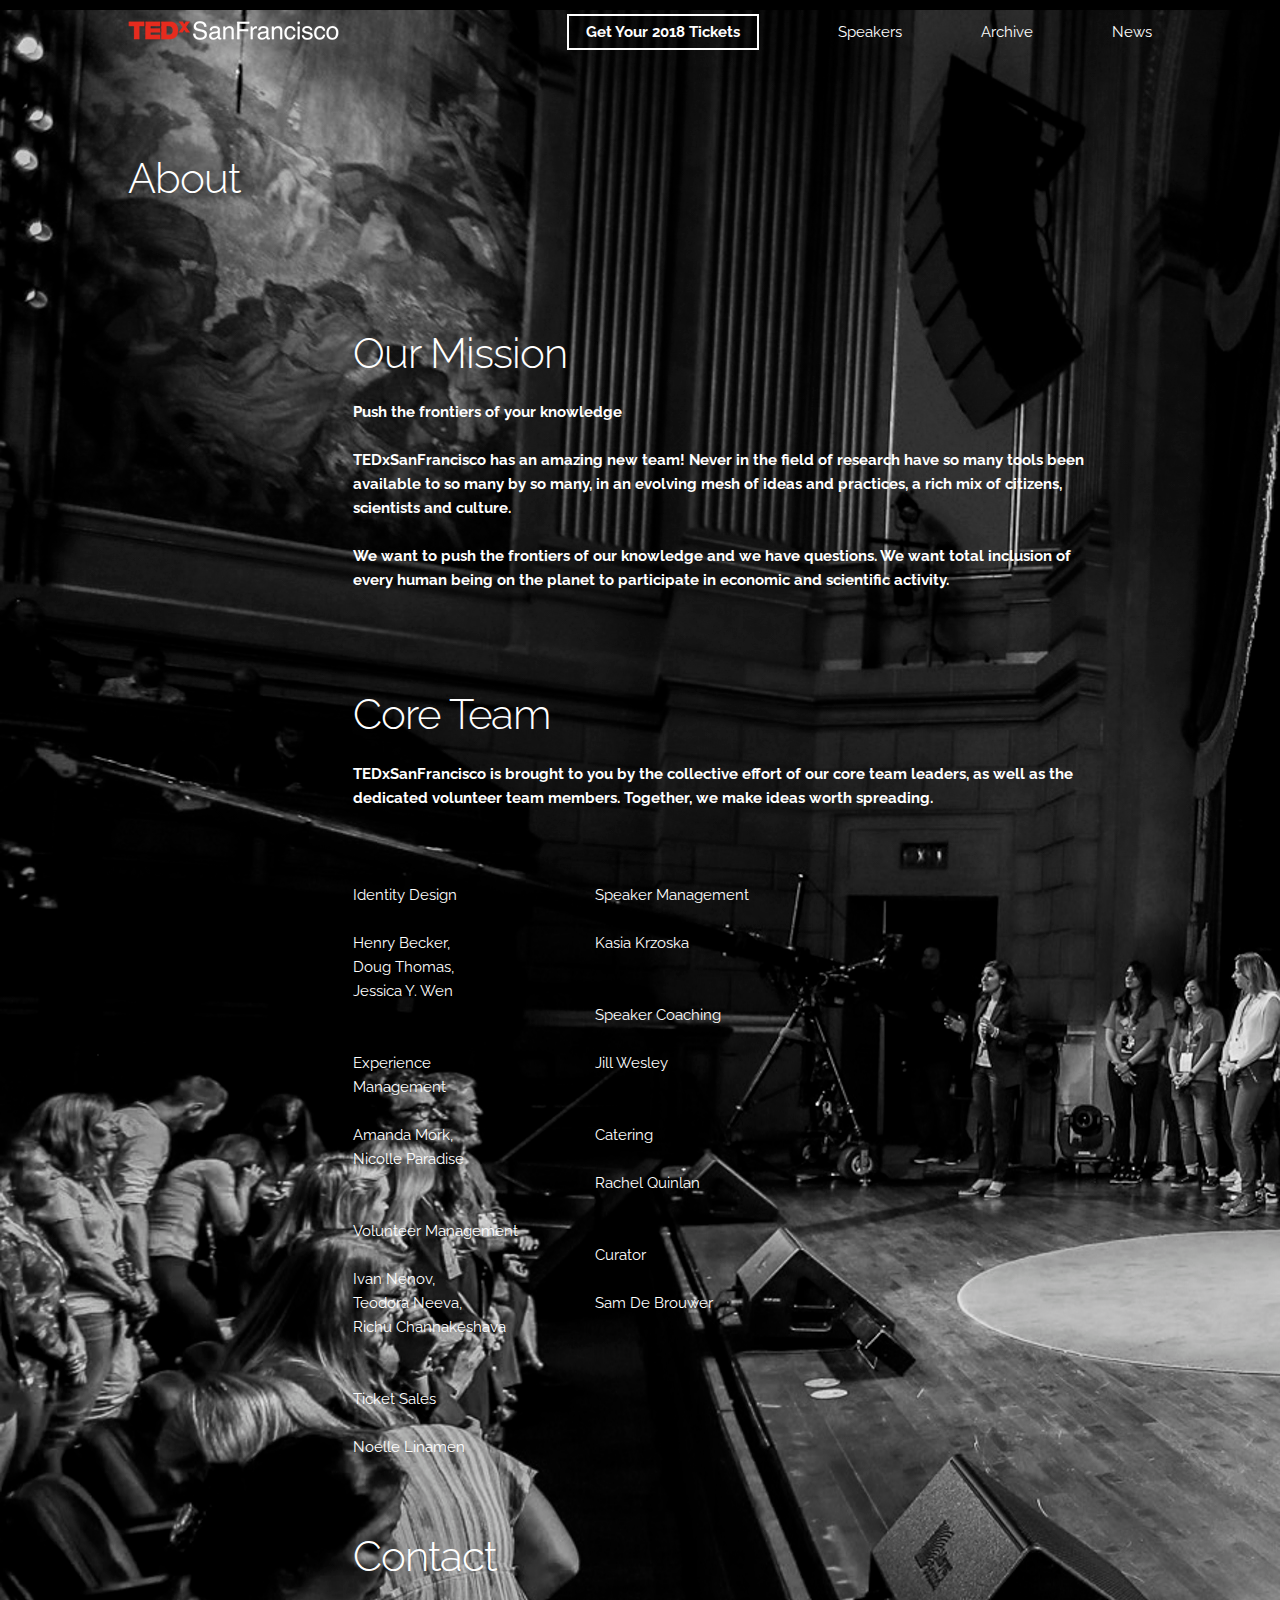
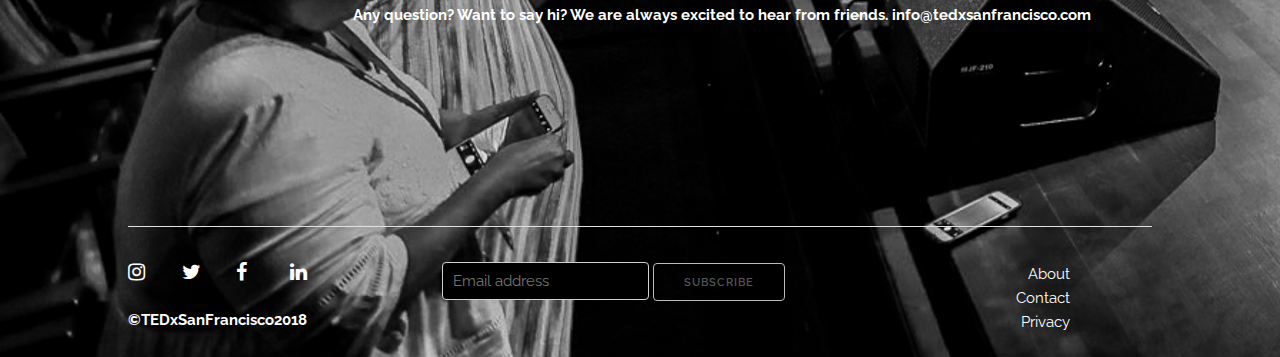
==== about.html @ 75274ecf "Add files via upload" ====
<!DOCTYPE html>
<html lang="en">
<head>

  <!-- Basic Page Needs
  –––––––––––––––––––––––––––––––––––––––––––––––––– -->
  <meta charset="utf-8">
  <title>TedX San Fransisco</title>
  <meta name="description" content="">
  <meta name="author" content="">

  <!-- Mobile Specific Metas
  –––––––––––––––––––––––––––––––––––––––––––––––––– -->
  <meta name="viewport" content="width=device-width, initial-scale=1">

  <!-- FONT
  –––––––––––––––––––––––––––––––––––––––––––––––––– -->
  <link href="//fonts.googleapis.com/css?family=Raleway:400,300,600" rel="stylesheet" type="text/css">

  <!-- CSS
  –––––––––––––––––––––––––––––––––––––––––––––––––– -->
  <link rel="stylesheet" href="normalize.css">
  <link rel="stylesheet" href="skeleton.css">
  <link rel="stylesheet" href="https://cdnjs.cloudflare.com/ajax/libs/font-awesome/4.7.0/css/font-awesome.min.css">

  <!-- Favicon
  –––––––––––––––––––––––––––––––––––––––––––––––––– -->
  <link rel="icon" type="image/png" href="TEDxfavicon.png">

</head>
<body style="background-image:url(10192_TEDxSF_0316.jpg);background-repeat:no-repeat; width:100%">
<div class="container">
    <div style="margin-top: 1%">
    <img src="TedXsf.png" style="float: left">
      <div style="float: right; margin-top: 1%">
          <a href="https://www.eventbrite.com/e/tedxsanfrancisco-tickets-47002041371" class="ticketswhite" style="text-decoration: none;">Get Your 2018 Tickets</a>
          <a href="speakers.html" style="text-decoration: none; padding-left:5em">Speakers</a>
          <a href="https://www.youtube.com/channel/UCsnCSgmbPFLQumrkfNBY06Q" style="text-decoration: none; padding-left:5em">Archive</a>
          <a href="news.html" style="text-decoration: none; padding-left:5em">News</a>
      </div>
    </div>
    <div class="row">
      <div class="twelve columns">
      </div>
      <div class="three columns" style="margin-top:10%">
        <h2>About</h2>
      </div>
      <div class="offset-by-three columns nine columns" style="margin-top:10%;margin-bottom:10%">
        <h2>Our Mission</h2>
<p>Push the frontiers of your knowledge
    <br><br>
TEDxSanFrancisco has an amazing new team! Never in the field of research have so many tools been available to so many by so many, in an evolving mesh of ideas and practices, a rich mix of citizens, scientists and culture.
    <br><br>
We want to push the frontiers of our knowledge and we have questions. We want total inclusion of
every human being on the planet to participate in economic and scientific activity.</p> 

          <br><br><br>

<h2>Core Team</h2>
<p>TEDxSanFrancisco is brought to you by the collective effort of our core team leaders, as well as the dedicated volunteer team members. Together, we make ideas worth spreading.</p>
          
          <br><br>
          
<div class="three columns">Identity Design<br><br>
Henry Becker,<br>
Doug Thomas,<br>
Jessica Y. Wen<br><br><br>
Experience Management<br><br>
Amanda Mork,<br>
Nicolle Paradise<br><br><br>
Volunteer Management<br><br>
Ivan Nenov,<br>
Teodora Neeva,<br>
Richu Channakeshava<br><br><br>
Ticket Sales<br><br>
Noelle Linamen
</div>
          
<div class="six columns" style="padding-left:5em">Speaker Management<br><br>
Kasia Krzoska<br><br><br>
Speaker Coaching<br><br>
Jill Wesley<br><br><br>
Catering<br><br>
Rachel Quinlan<br><br><br>
Curator<br><br>
Sam De Brouwer
</div>
          
          <br><br><br><br><br><br><br><br><br><br><br><br><br><br><br><br><br><br><br><br><br><br><br><br><br><br><br>

<div class="row">

<h2>Contact</h2>
<p>Any question? Want to say hi? We are always excited to hear from friends.
info@tedxsanfrancisco.com</p> 

</div>

          <br><br><br>
 
      </div>
       
      
      
      <hr width="100%" align="center">
      <div class="four columns">
      <a href="https://www.instagram.com/tedxsanfrancisco/" class="fa fa-instagram"></a>
      <a href="https://twitter.com/TEDxSFbay" class="fa fa-twitter"></a>
      <a href="https://www.facebook.com/TEDxSF/" class="fa fa-facebook"></a>
      <a href="https://www.linkedin.com/m/login/" class="fa fa-linkedin"></a>
      <p style="margin-top:7%">©TEDxSanFrancisco2018</p>
      </div>
      <div class="six columns">
      <form action="action_page.php">

      <input type="text" placeholder="Email address" name="mail" required>
      <input type="submit" value="Subscribe">
      </div>
      </form>
      <div class="two columns" align="right">
      <a href="about.html" style="text-decoration: none; padding-left:5em">About</a>
      <a href="contact.html" style="text-decoration: none; padding-left:5em">Contact</a>
      <a href="privacy.html" style="text-decoration: none; padding-left:5em">Privacy</a>
    
      </div>
      
  </div>

<!-- End Document
  –––––––––––––––––––––––––––––––––––––––––––––––––– -->
</body>
</html>
---- skeleton.css ----
.gradient-inner a{
	cursor: pointer;
}
.gradient-inner a:hover {
    color: red;
}
.gradient-inner span {
    display: none;
}
.gradient-inner a:hover span {
    display: inline;
}
.gradient-inner img {
    display: none;
    width:40px;
    height:40px;
}
.gradient-inner a:hover img {
    display: inline;
}


/*
* Skeleton V2.0.4
* Copyright 2014, Dave Gamache
* www.getskeleton.com
* Free to use under the MIT license.
* http://www.opensource.org/licenses/mit-license.php
* 12/29/2014
*/


/* Table of contents
––––––––––––––––––––––––––––––––––––––––––––––––––
- Grid
- Base Styles
- Typography
- Links
- Buttons
- Forms
- Lists
- Code
- Tables
- Spacing
- Utilities
- Clearing
- Media Queries
*/


/* Grid
–––––––––––––––––––––––––––––––––––––––––––––––––– */
.container {
  position: relative;
  width: 100%;
  max-width: 1080px;
  margin: 0 auto;
  padding: 0 20px;
  box-sizing: border-box; }
.column,
.columns {
  width: 100%;
  float: left;
  box-sizing: border-box; }

/* For devices larger than 400px */
@media (min-width: 400px) {
  .container {
    width: 85%;
    padding: 0; }
}

/* For devices larger than 550px */
@media (min-width: 550px) {
  .container {
    width: 80%; }
  .column,
  .columns {
    margin-left: 0; }
  .column:first-child,
  .columns:first-child {
    margin-left: 0; }

  .one.column,
  .one.columns                    { width: 4.66666666667%; }
  .two.columns                    { width: 13.3333333333%; }
  .three.columns                  { width: 22%;            }
  .four.columns                   { width: 30.6666666667%; }
  .five.columns                   { width: 39.3333333333%; }
  .six.columns                    { width: 48%;            }
  .seven.columns                  { width: 56.6666666667%; }
  .eight.columns                  { width: 65.3333333333%; }
  .nine.columns                   { width: 74.0%; margin-left: 4% }
  .ten.columns                    { width: 82.6666666667%; }
  .eleven.columns                 { width: 91.3333333333%; }
  .twelve.columns                 { width: 100%; margin-left: 0; }

  .one-third.column               { width: 30.6666666667%; }
  .two-thirds.column              { width: 65.3333333333%; }

  .one-half.column                { width: 48%; }

  /* Offsets */
  .offset-by-one.column,
  .offset-by-one.columns          { margin-left: 8.66666666667%; }
  .offset-by-two.column,
  .offset-by-two.columns          { margin-left: 17.3333333333%; }
  .offset-by-three.column,
  .offset-by-three.columns        { margin-left: 22%;            }
  .offset-by-four.column,
  .offset-by-four.columns         { margin-left: 34.6666666667%; }
  .offset-by-five.column,
  .offset-by-five.columns         { margin-left: 43.3333333333%; }
  .offset-by-six.column,
  .offset-by-six.columns          { margin-left: 52%;            }
  .offset-by-seven.column,
  .offset-by-seven.columns        { margin-left: 60.6666666667%; }
  .offset-by-eight.column,
  .offset-by-eight.columns        { margin-left: 69.3333333333%; }
  .offset-by-nine.column,
  .offset-by-nine.columns         { margin-left: 78.0%;          }
  .offset-by-ten.column,
  .offset-by-ten.columns          { margin-left: 86.6666666667%; }
  .offset-by-eleven.column,
  .offset-by-eleven.columns       { margin-left: 95.3333333333%; }

  .offset-by-one-third.column,
  .offset-by-one-third.columns    { margin-left: 34.6666666667%; }
  .offset-by-two-thirds.column,
  .offset-by-two-thirds.columns   { margin-left: 69.3333333333%; }

  .offset-by-one-half.column,
  .offset-by-one-half.columns     { margin-left: 52%; }

}


/* Base Styles
–––––––––––––––––––––––––––––––––––––––––––––––––– */
/* NOTE
html is set to 62.5% so that all the REM measurements throughout Skeleton
are based on 10px sizing. So basically 1.5rem = 15px :) */
html {
  font-size: 62.5%;
}
body {
  font-size: 1.5em; /* currently ems cause chrome bug misinterpreting rems on body element */
  line-height: 1.6;
  font-weight: 400;
  font-family: "Raleway", "HelveticaNeue", "Helvetica Neue", Helvetica, Arial, sans-serif;
  color: white; }


/* Typography
–––––––––––––––––––––––––––––––––––––––––––––––––– */
h1, h2, h3, h4, h5, h6 {
  margin-top: 0;
  margin-bottom: 2rem;
  font-weight: 300; }
h1 { font-size: 4.0rem; line-height: 1.2;  letter-spacing: -.1rem;}
h2 { font-size: 3.6rem; line-height: 1.25; letter-spacing: -.1rem; }
h3 { font-size: 3.0rem; line-height: 1.3;  letter-spacing: -.1rem; }
h4 { font-size: 2.4rem; line-height: 1.35; letter-spacing: -.08rem; }
h5 { font-size: 1.8rem; line-height: 1.5;  letter-spacing: -.05rem; }
h6 { font-size: 1.5rem; line-height: 1.6;  letter-spacing: 0; }

/* Larger than phablet */
@media (min-width: 550px) {
  h1 { font-size: 5.0rem; }
  h2 { font-size: 4.2rem; }
  h3 { font-size: 3.6rem; }
  h4 { font-size: 3.0rem; }
  h5 { font-size: 2.4rem; }
  h6 { font-size: 1.5rem; }
}

p {
  margin-top: 0;
  font-weight: bold;
}

.ticketsred {
    color: red;
    border: 2px solid red;
    padding: 7px;
    position: relative;
    top:60px;
    left: -75px;
    margin: 0;
    width: 175px;
    font-weight: bold;
    text-align: center;
    /* Safari */
    -webkit-transform: rotate(-90deg);
    /* Firefox */
    -moz-transform: rotate(-90deg);
    /* IE */
    -ms-transform: rotate(-90deg);
    /* Opera */
    -o-transform: rotate(-90deg);
    /* Internet Explorer */
    filter: progid:DXImageTransform.Microsoft.BasicImage(rotation=3);
}

.ticketsred:hover {
  background: red;
  color: white;
}

.ticketswhite {
    color: white;
    border: 2px solid white;
    padding-top: 7px;
    padding-right: 17px;
    padding-bottom: 7px;
    padding-left: 17px;
    font-weight: bold;
    text-align: center;
}

.ticketswhite:hover {
  background: red;
  color: white;
  border: 2px solid red;
  padding-top: 7px;
  padding-right: 17px;
  padding-bottom: 7px;
  padding-left: 17px;
}

.gradient {
  box-shadow:inset 0px 0px 400px rgba(0,0,0,1);
  background-image: url(gradientAttempt.png);
  background-position: center center;
  background-size: 100% 100%;
  position: absolute;
  height: 100%;
  width: 200%;
  margin-left: -50%;
  pointer-events: none;
  z-index: 2;
}

.gradient-wrapper {
  height: 500px;
  width: 100%;
  position: relative;
  overflow: hidden;
}
.gradient-inner {
  height: 500px;
  width: 100%;
  overflow:scroll;
  position: relative;
  z-index: 1;
}

.overflow {
    height: 500px;
    width: 100%;
    overflow:scroll;
}

.herbert {
    position: relative;
    top: 25px;
    width: 300px
}

.speaker a{
	cursor: pointer;
}
.speaker a:hover {
    color: white;
}
.speaker span {
    display: none;
}
.speaker a:hover span {
    display: inline;
}
.speaker img {
    display: none;
    width:40px;
    height:40px;
}
.speaker a:hover img {
    display: inline;
}

.speaker a:hover h2 {
    color: red;
}


/* Links
–––––––––––––––––––––––––––––––––––––––––––––––––– */
a {
  color: white;
  }
a:hover {
  color: red; }

.getintouch {
  color: red;
}

.getintouch:hover {
  color: white; }

.fa {

    font-size: 20px !important;
    width: 50px;
    text-decoration: none;
}




/* Buttons
–––––––––––––––––––––––––––––––––––––––––––––––––– */
.button,
button,
input[type="submit"],
input[type="reset"],
input[type="button"] {
  display: inline-block;
  height: 38px;
  padding: 0 30px;
  color: #555;
  text-align: center;
  font-size: 11px;
  font-weight: 600;
  line-height: 38px;
  letter-spacing: .1rem;
  text-transform: uppercase;
  text-decoration: none;
  white-space: nowrap;
  background-color: transparent;
  border-radius: 4px;
  border: 1px solid #bbb;
  cursor: pointer;
  box-sizing: border-box; }
.button:hover,
button:hover,
input[type="submit"]:hover,
input[type="reset"]:hover,
input[type="button"]:hover,
.button:focus,
button:focus,
input[type="submit"]:focus,
input[type="reset"]:focus,
input[type="button"]:focus {
  color: #333;
  border-color: #888;
  outline: 0; }
.button.button-primary,
button.button-primary,
input[type="submit"].button-primary,
input[type="reset"].button-primary,
input[type="button"].button-primary {
  color: #FFF;
  background-color: #33C3F0;
  border-color: #33C3F0; }
.button.button-primary:hover,
button.button-primary:hover,
input[type="submit"].button-primary:hover,
input[type="reset"].button-primary:hover,
input[type="button"].button-primary:hover,
.button.button-primary:focus,
button.button-primary:focus,
input[type="submit"].button-primary:focus,
input[type="reset"].button-primary:focus,
input[type="button"].button-primary:focus {
  color: #FFF;
  background-color: #1EAEDB;
  border-color: #1EAEDB; }


/* Forms
–––––––––––––––––––––––––––––––––––––––––––––––––– */
input[type="email"],
input[type="number"],
input[type="search"],
input[type="text"],
input[type="tel"],
input[type="url"],
input[type="password"],
textarea,
select {
  height: 38px;
  padding: 6px 10px; /* The 6px vertically centers text on FF, ignored by Webkit */
  background-color: black;
  border: 1px solid #D1D1D1;
  border-radius: 4px;
  box-shadow: none;
  box-sizing: border-box; }
/* Removes awkward default styles on some inputs for iOS */
input[type="email"],
input[type="number"],
input[type="search"],
input[type="text"],
input[type="tel"],
input[type="url"],
input[type="password"],
textarea {
  -webkit-appearance: none;
     -moz-appearance: none;
          appearance: none; }
textarea {
  min-height: 65px;
  padding-top: 6px;
  padding-bottom: 6px; }
input[type="email"]:focus,
input[type="number"]:focus,
input[type="search"]:focus,
input[type="text"]:focus,
input[type="tel"]:focus,
input[type="url"]:focus,
input[type="password"]:focus,
textarea:focus,
select:focus {
  border: 1px solid #33C3F0;
  outline: 0; }
label,
legend {
  display: block;
  margin-bottom: .5rem;
  font-weight: 600; }
fieldset {
  padding: 0;
  border-width: 0; }
input[type="checkbox"],
input[type="radio"] {
  display: inline; }
label > .label-body {
  display: inline-block;
  margin-left: .5rem;
  font-weight: normal; }


/* Lists
–––––––––––––––––––––––––––––––––––––––––––––––––– */
ul {
  list-style: circle inside; }
ol {
  list-style: decimal inside; }
ol, ul {
  padding-left: 0;
  margin-top: 0; }
ul ul,
ul ol,
ol ol,
ol ul {
  margin: 1.5rem 0 1.5rem 3rem;
  font-size: 90%; }
li {
  margin-bottom: 1rem; }


/* Code
–––––––––––––––––––––––––––––––––––––––––––––––––– */
code {
  padding: .2rem .5rem;
  margin: 0 .2rem;
  font-size: 90%;
  white-space: nowrap;
  background: #F1F1F1;
  border: 1px solid #E1E1E1;
  border-radius: 4px; }
pre > code {
  display: block;
  padding: 1rem 1.5rem;
  white-space: pre; }


/* Tables
–––––––––––––––––––––––––––––––––––––––––––––––––– */
th,
td {
  padding: 12px 15px;
  text-align: left;
  border-bottom: 1px solid #E1E1E1; }
th:first-child,
td:first-child {
  padding-left: 0; }
th:last-child,
td:last-child {
  padding-right: 0; }


/* Spacing
–––––––––––––––––––––––––––––––––––––––––––––––––– */
button,
.button {
  margin-bottom: 1rem; }
input,
textarea,
select,
fieldset {
  margin-bottom: 1.5rem; }
pre,
blockquote,
dl,
figure,
table,
p,
ul,
ol,
form {
  margin-bottom: 2.5rem; }


/* Utilities
–––––––––––––––––––––––––––––––––––––––––––––––––– */
.u-full-width {
  width: 100%;
  box-sizing: border-box; }
.u-max-full-width {
  max-width: 100%;
  box-sizing: border-box; }
.u-pull-right {
  float: right; }
.u-pull-left {
  float: left; }


/* Misc
–––––––––––––––––––––––––––––––––––––––––––––––––– */
hr {
  margin-top: 3rem;
  margin-bottom: 3.5rem;
  border-width: 0;
  border-top: 1px solid #E1E1E1; }


/* Clearing
–––––––––––––––––––––––––––––––––––––––––––––––––– */

/* Self Clearing Goodness */
.container:after,
.row:after,
.u-cf {
  content: "";
  display: table;
  clear: both; }


/* Media Queries
–––––––––––––––––––––––––––––––––––––––––––––––––– */
/*
Note: The best way to structure the use of media queries is to create the queries
near the relevant code. For example, if you wanted to change the styles for buttons
on small devices, paste the mobile query code up in the buttons section and style it
there.
*/


/* Larger than mobile */
@media (min-width: 400px) {}

/* Larger than phablet (also point when grid becomes active) */
@media (min-width: 550px) {}

/* Larger than tablet */
@media (min-width: 750px) {}

/* Larger than desktop */
@media (min-width: 1000px) {}

/* Larger than Desktop HD */
@media (min-width: 1200px) {}
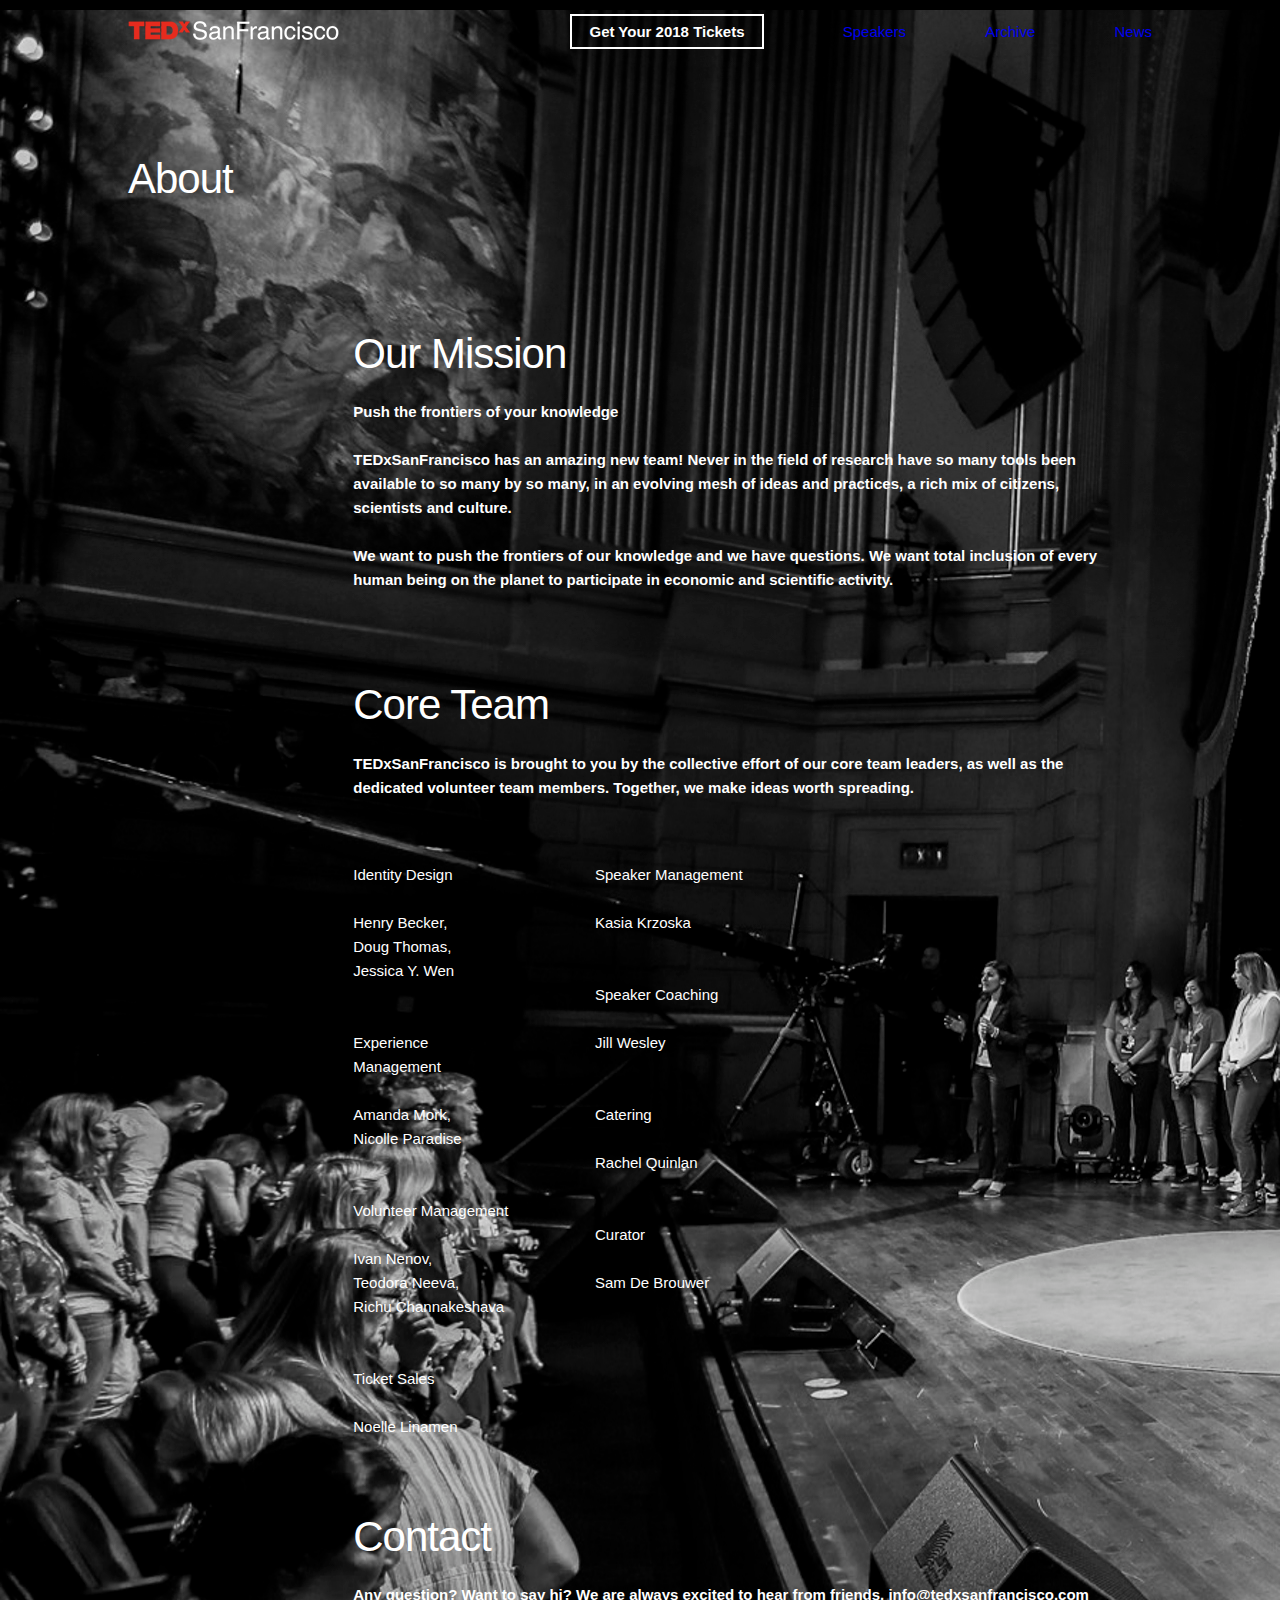
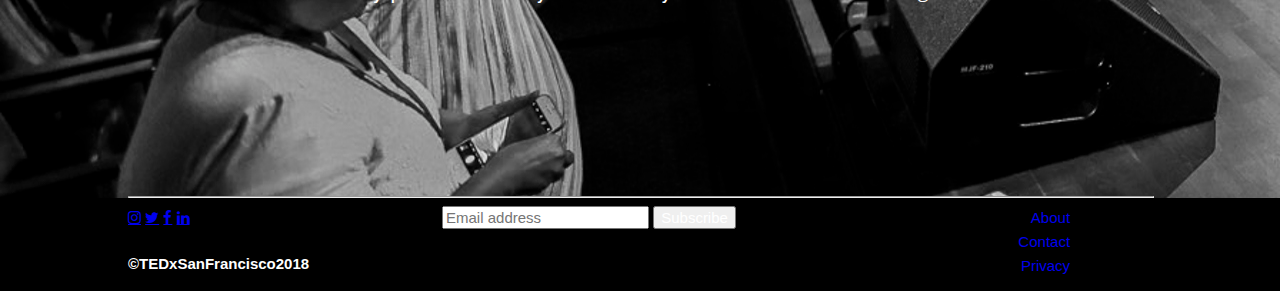
==== commit a5b1d2f7: "Change typo of TEDx title" ====
--- a/about.html
+++ b/about.html
@@ -5,7 +5,7 @@
   <!-- Basic Page Needs
   –––––––––––––––––––––––––––––––––––––––––––––––––– -->
   <meta charset="utf-8">
-  <title>TedX San Fransisco</title>
+  <title>TEDx San Fransisco</title>
   <meta name="description" content="">
   <meta name="author" content="">
 
--- a/skeleton.css
+++ b/skeleton.css
@@ -1,25 +1,3 @@
-.gradient-inner a{
-	cursor: pointer;
-}
-.gradient-inner a:hover {
-    color: red;
-}
-.gradient-inner span {
-    display: none;
-}
-.gradient-inner a:hover span {
-    display: inline;
-}
-.gradient-inner img {
-    display: none;
-    width:40px;
-    height:40px;
-}
-.gradient-inner a:hover img {
-    display: inline;
-}
-
-
 /*
 * Skeleton V2.0.4
 * Copyright 2014, Dave Gamache
@@ -147,7 +125,7 @@
   font-size: 1.5em; /* currently ems cause chrome bug misinterpreting rems on body element */
   line-height: 1.6;
   font-weight: 400;
-  font-family: "Raleway", "HelveticaNeue", "Helvetica Neue", Helvetica, Arial, sans-serif;
+  font-family: "HelveticaNeue", "Helvetica Neue", Helvetica, Arial, sans-serif;
   color: white; }
 
 
@@ -228,38 +206,10 @@
   padding-left: 17px;
 }
 
-.gradient {
-  box-shadow:inset 0px 0px 400px rgba(0,0,0,1);
-  background-image: url(gradientAttempt.png);
-  background-position: center center;
-  background-size: 100% 100%;
-  position: absolute;
-  height: 100%;
-  width: 200%;
-  margin-left: -50%;
-  pointer-events: none;
-  z-index: 2;
-}
-
-.gradient-wrapper {
-  height: 500px;
-  width: 100%;
-  position: relative;
-  overflow: hidden;
-}
-.gradient-inner {
-  height: 500px;
-  width: 100%;
-  overflow:scroll;
-  position: relative;
-  z-index: 1;
-}
-
-.overflow {
-    height: 500px;
-    width: 100%;
-    overflow:scroll;
-}
+
+
+
+
 
 .herbert {
     position: relative;
@@ -267,30 +217,26 @@
     width: 300px
 }
 
-.speaker a{
-	cursor: pointer;
-}
-.speaker a:hover {
-    color: white;
-}
-.speaker span {
-    display: none;
-}
-.speaker a:hover span {
-    display: inline;
-}
-.speaker img {
-    display: none;
-    width:40px;
-    height:40px;
-}
-.speaker a:hover img {
-    display: inline;
-}
-
-.speaker a:hover h2 {
-    color: red;
-}
+@font-face {
+  font-family: 'dingbats2';
+  font-style: normal;
+  font-weight: normal;
+  src: url('TedX_SanFran_SpeakerDingbats-Regular.woff2') format('woff2');
+}
+
+.dingbat2 {
+  font-family: 'dingbat2';
+  font-size: inherit;
+  text-rendering: auto;
+  -webkit-font-smoothing: antialiased;
+  -moz-osx-font-smoothing: grayscale;
+  color:red;
+  line-height:inherit;
+  font-size:.9em;
+
+
+
+
 
 
 /* Links
@@ -307,6 +253,10 @@
 
 .getintouch:hover {
   color: white; }
+
+
+
+
 
 .fa {
 
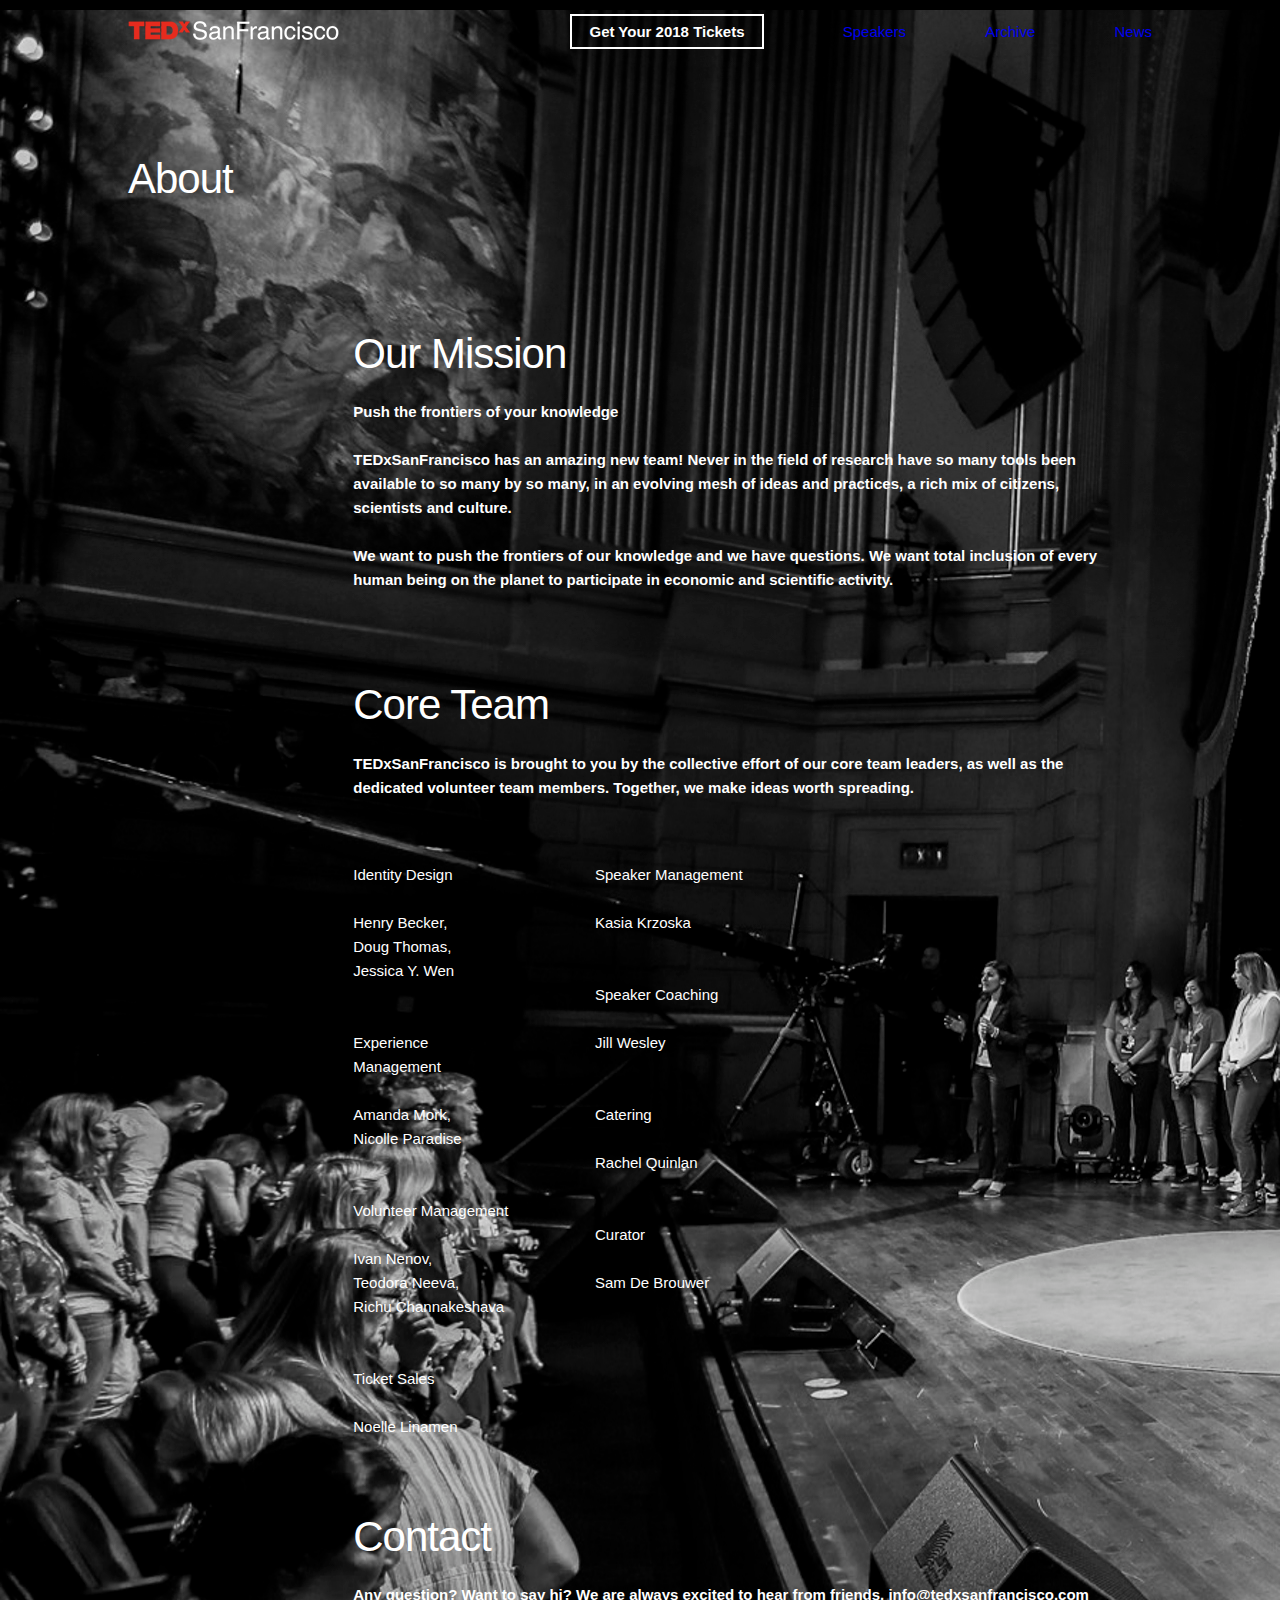
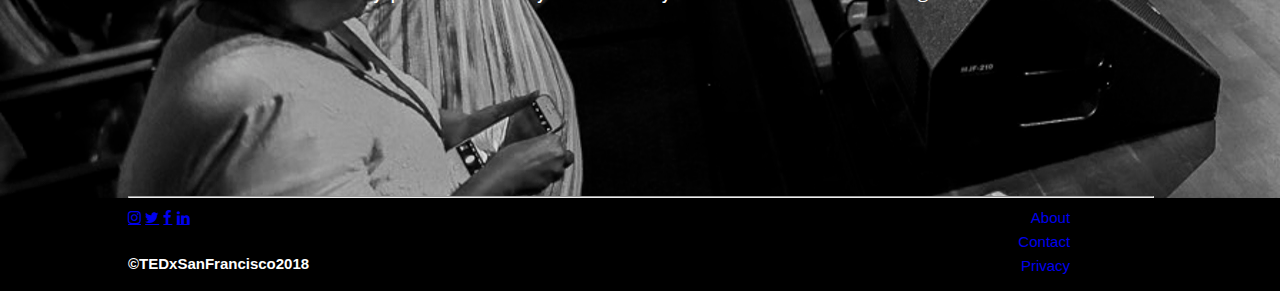
==== commit d3492568: "Remove non working email forms" ====
--- a/about.html
+++ b/about.html
@@ -111,12 +111,8 @@
       <p style="margin-top:7%">©TEDxSanFrancisco2018</p>
       </div>
       <div class="six columns">
-      <form action="action_page.php">
-
-      <input type="text" placeholder="Email address" name="mail" required>
-      <input type="submit" value="Subscribe">
+        <p></p>
       </div>
-      </form>
       <div class="two columns" align="right">
       <a href="about.html" style="text-decoration: none; padding-left:5em">About</a>
       <a href="contact.html" style="text-decoration: none; padding-left:5em">Contact</a>
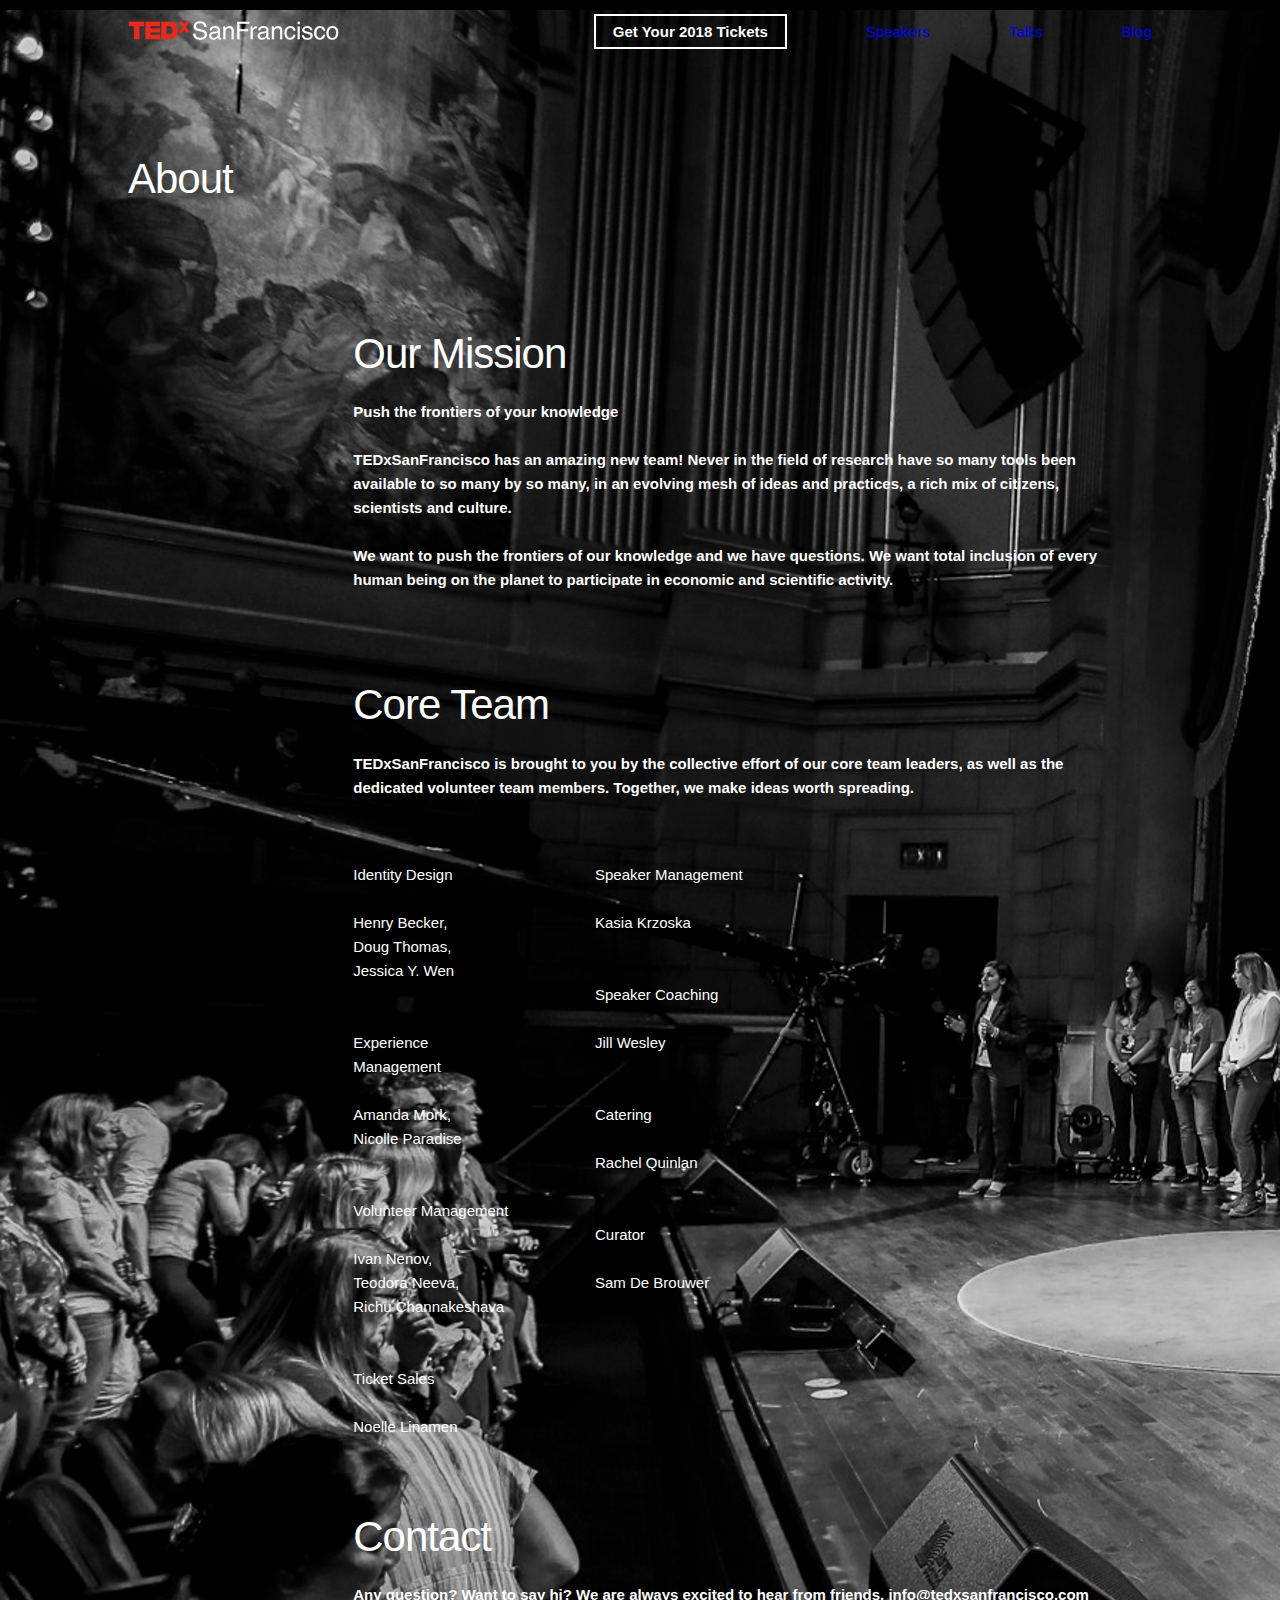
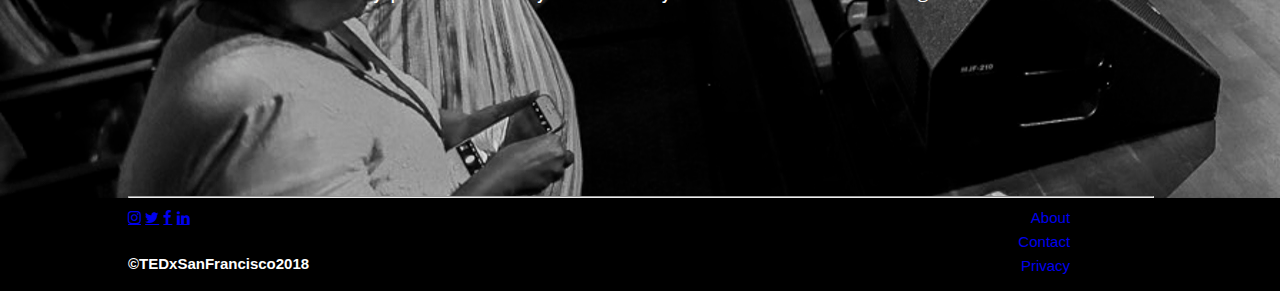
==== commit 80f75a7f: "Update blog links" ====
--- a/about.html
+++ b/about.html
@@ -35,8 +35,8 @@
       <div style="float: right; margin-top: 1%">
           <a href="https://www.eventbrite.com/e/tedxsanfrancisco-tickets-47002041371" class="ticketswhite" style="text-decoration: none;">Get Your 2018 Tickets</a>
           <a href="speakers.html" style="text-decoration: none; padding-left:5em">Speakers</a>
-          <a href="https://www.youtube.com/channel/UCsnCSgmbPFLQumrkfNBY06Q" style="text-decoration: none; padding-left:5em">Archive</a>
-          <a href="news.html" style="text-decoration: none; padding-left:5em">News</a>
+          <a href="https://www.youtube.com/channel/UCsnCSgmbPFLQumrkfNBY06Q" style="text-decoration: none; padding-left:5em">Talks</a>
+          <a href="https://medium.com/@TEDxSanFrancisco" style="text-decoration: none; padding-left:5em">Blog</a>
       </div>
     </div>
     <div class="row">
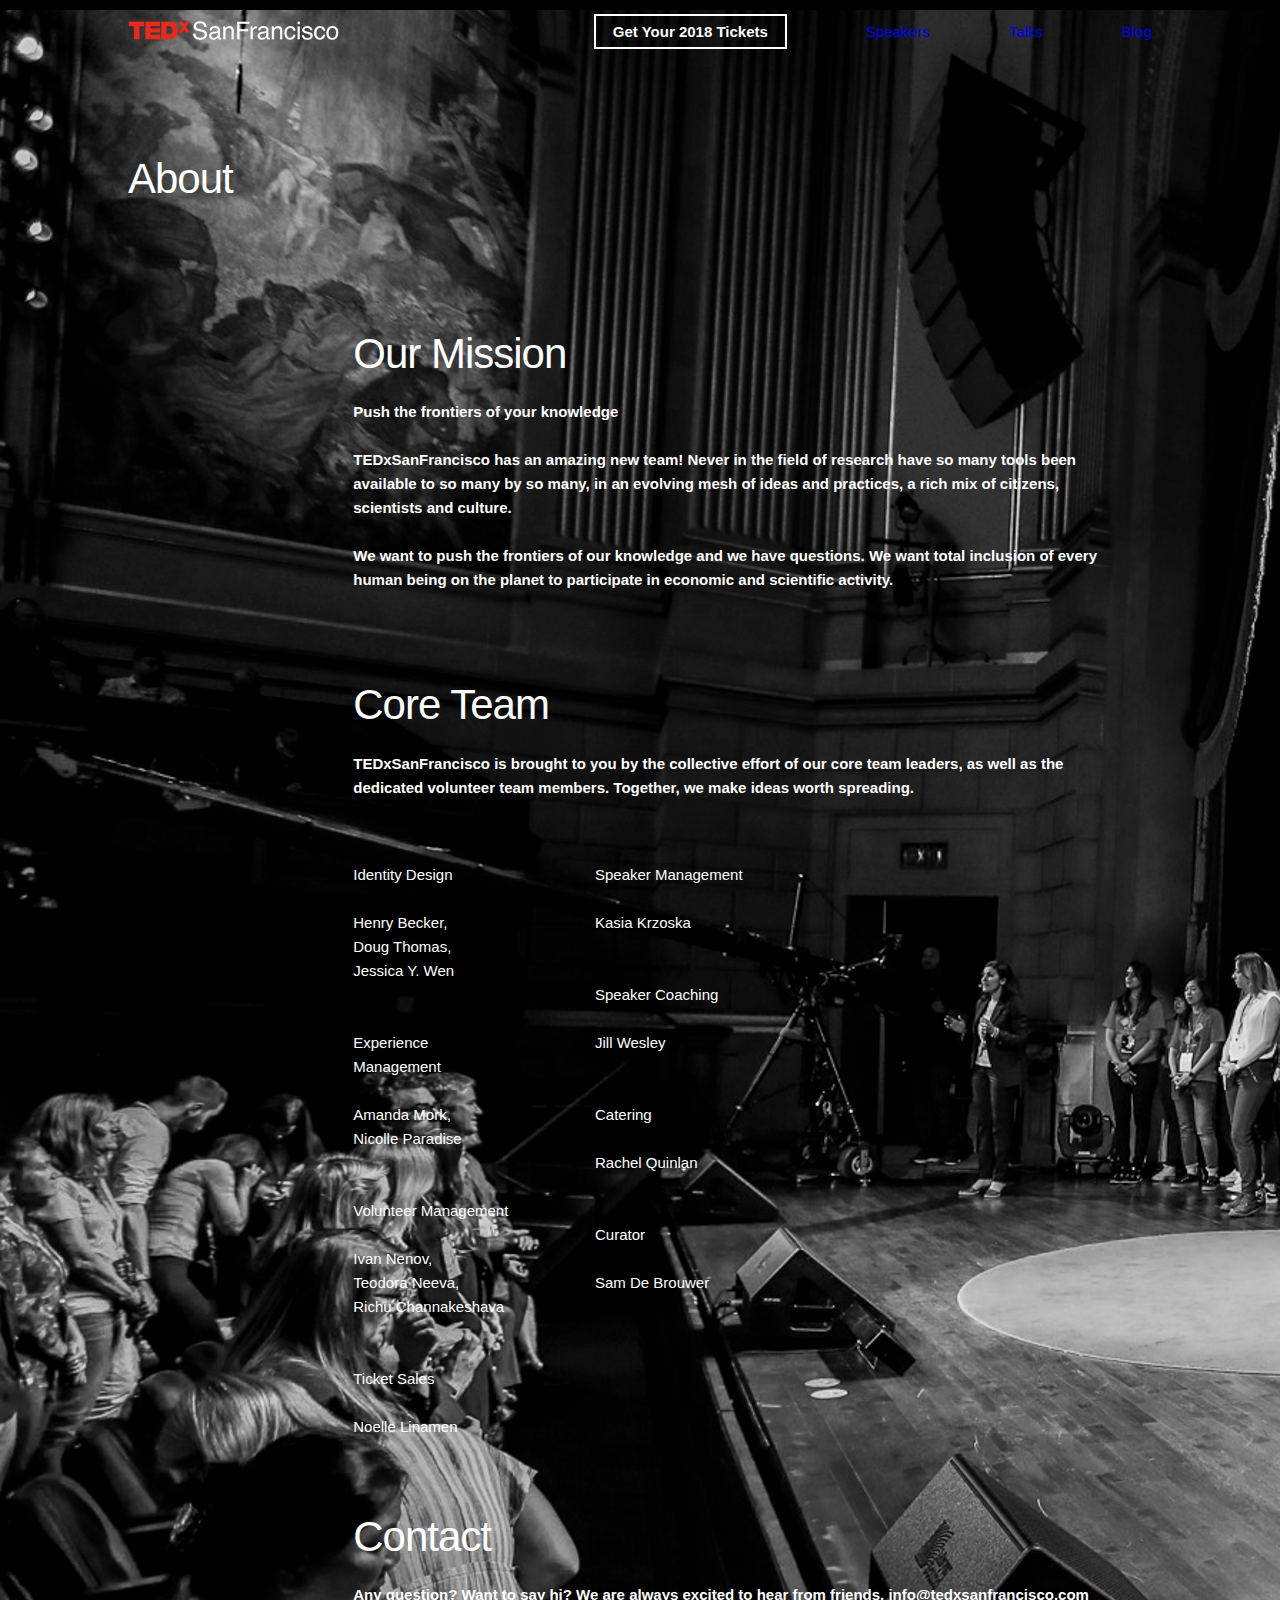
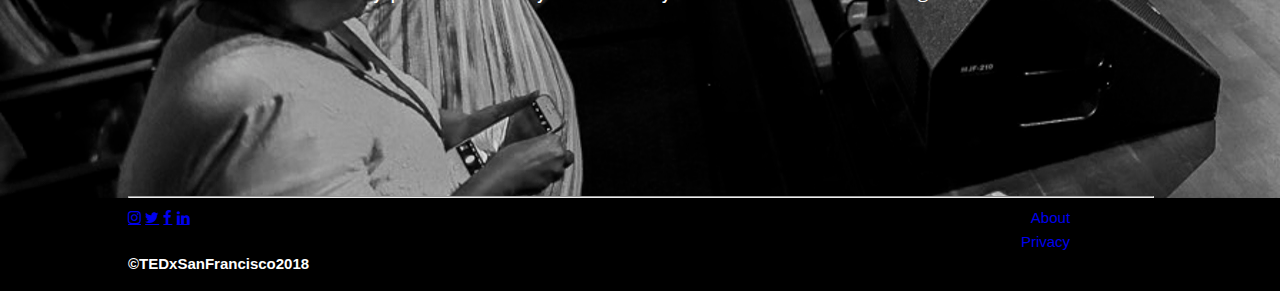
==== commit c1479eb0: "Remove dead contact link" ====
--- a/about.html
+++ b/about.html
@@ -115,7 +115,6 @@
       </div>
       <div class="two columns" align="right">
       <a href="about.html" style="text-decoration: none; padding-left:5em">About</a>
-      <a href="contact.html" style="text-decoration: none; padding-left:5em">Contact</a>
       <a href="privacy.html" style="text-decoration: none; padding-left:5em">Privacy</a>
     
       </div>
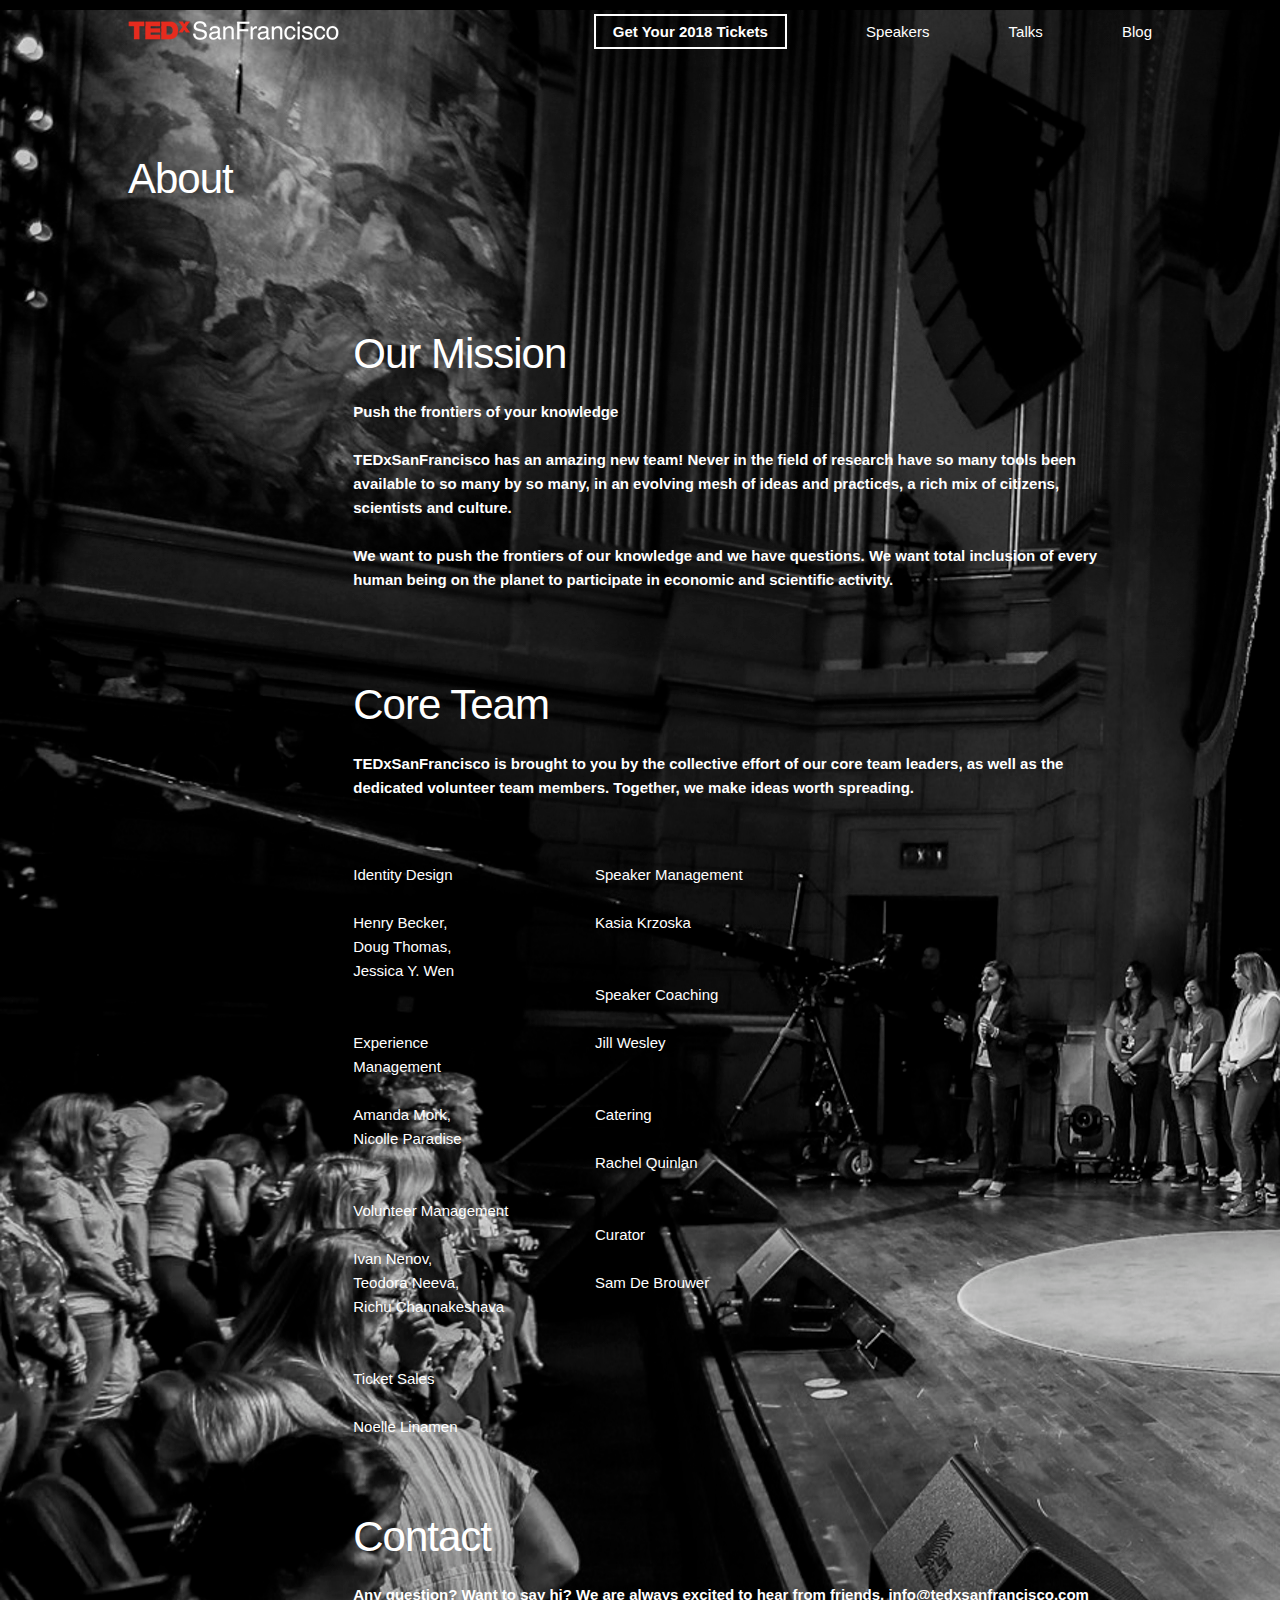
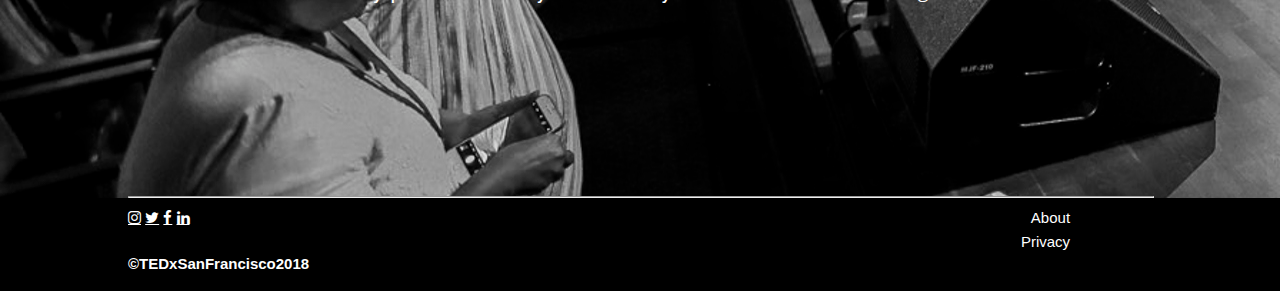
==== commit 4428fc94: "reorganize assets; make links white; update herbst theatre photo; open external links in new tabs; a" ====
--- a/about.html
+++ b/about.html
@@ -19,19 +19,19 @@
 
   <!-- CSS
   –––––––––––––––––––––––––––––––––––––––––––––––––– -->
-  <link rel="stylesheet" href="normalize.css">
-  <link rel="stylesheet" href="skeleton.css">
+  <link rel="stylesheet" href="./css/normalize.css">
+  <link rel="stylesheet" href="./css/skeleton.css">
   <link rel="stylesheet" href="https://cdnjs.cloudflare.com/ajax/libs/font-awesome/4.7.0/css/font-awesome.min.css">
 
   <!-- Favicon
   –––––––––––––––––––––––––––––––––––––––––––––––––– -->
-  <link rel="icon" type="image/png" href="TEDxfavicon.png">
+  <link rel="icon" type="image/png" href="./assets/logos/TEDxfavicon.png">
 
 </head>
-<body style="background-image:url(10192_TEDxSF_0316.jpg);background-repeat:no-repeat; width:100%">
+<body style="background-image:url('./assets/imgs/10192_TEDxSF_0316.jpg');background-repeat:no-repeat; width:100%">
 <div class="container">
     <div style="margin-top: 1%">
-    <img src="TedXsf.png" style="float: left">
+    <img src="./assets/logos/TedXsf.png" style="float: left">
       <div style="float: right; margin-top: 1%">
           <a href="https://www.eventbrite.com/e/tedxsanfrancisco-tickets-47002041371" class="ticketswhite" style="text-decoration: none;">Get Your 2018 Tickets</a>
           <a href="speakers.html" style="text-decoration: none; padding-left:5em">Speakers</a>
@@ -52,15 +52,15 @@
 TEDxSanFrancisco has an amazing new team! Never in the field of research have so many tools been available to so many by so many, in an evolving mesh of ideas and practices, a rich mix of citizens, scientists and culture.
     <br><br>
 We want to push the frontiers of our knowledge and we have questions. We want total inclusion of
-every human being on the planet to participate in economic and scientific activity.</p> 
+every human being on the planet to participate in economic and scientific activity.</p>
 
           <br><br><br>
 
 <h2>Core Team</h2>
 <p>TEDxSanFrancisco is brought to you by the collective effort of our core team leaders, as well as the dedicated volunteer team members. Together, we make ideas worth spreading.</p>
-          
+
           <br><br>
-          
+
 <div class="three columns">Identity Design<br><br>
 Henry Becker,<br>
 Doug Thomas,<br>
@@ -75,7 +75,7 @@
 Ticket Sales<br><br>
 Noelle Linamen
 </div>
-          
+
 <div class="six columns" style="padding-left:5em">Speaker Management<br><br>
 Kasia Krzoska<br><br><br>
 Speaker Coaching<br><br>
@@ -85,23 +85,23 @@
 Curator<br><br>
 Sam De Brouwer
 </div>
-          
+
           <br><br><br><br><br><br><br><br><br><br><br><br><br><br><br><br><br><br><br><br><br><br><br><br><br><br><br>
 
 <div class="row">
 
 <h2>Contact</h2>
 <p>Any question? Want to say hi? We are always excited to hear from friends.
-info@tedxsanfrancisco.com</p> 
+info@tedxsanfrancisco.com</p>
 
 </div>
 
           <br><br><br>
- 
+
       </div>
-       
-      
-      
+
+
+
       <hr width="100%" align="center">
       <div class="four columns">
       <a href="https://www.instagram.com/tedxsanfrancisco/" class="fa fa-instagram"></a>
@@ -116,9 +116,9 @@
       <div class="two columns" align="right">
       <a href="about.html" style="text-decoration: none; padding-left:5em">About</a>
       <a href="privacy.html" style="text-decoration: none; padding-left:5em">Privacy</a>
-    
+
       </div>
-      
+
   </div>
 
 <!-- End Document
--- a/css/skeleton.css
+++ b/css/skeleton.css
@@ -0,0 +1,522 @@
+/*
+* Skeleton V2.0.4
+* Copyright 2014, Dave Gamache
+* www.getskeleton.com
+* Free to use under the MIT license.
+* http://www.opensource.org/licenses/mit-license.php
+* 12/29/2014
+*/
+
+
+/* Table of contents
+––––––––––––––––––––––––––––––––––––––––––––––––––
+- Grid
+- Base Styles
+- Typography
+- Links
+- Buttons
+- Forms
+- Lists
+- Code
+- Tables
+- Spacing
+- Utilities
+- Clearing
+- Media Queries
+*/
+
+
+/* Grid
+–––––––––––––––––––––––––––––––––––––––––––––––––– */
+.container {
+  position: relative;
+  width: 100%;
+  max-width: 1080px;
+  margin: 0 auto;
+  padding: 0 20px;
+  box-sizing: border-box; }
+.column,
+.columns {
+  width: 100%;
+  float: left;
+  box-sizing: border-box; }
+
+/* For devices larger than 400px */
+@media (min-width: 400px) {
+  .container {
+    width: 85%;
+    padding: 0; }
+}
+
+/* For devices larger than 550px */
+@media (min-width: 550px) {
+  .container {
+    width: 80%; }
+  .column,
+  .columns {
+    margin-left: 0; }
+  .column:first-child,
+  .columns:first-child {
+    margin-left: 0; }
+
+  .one.column,
+  .one.columns                    { width: 4.66666666667%; }
+  .two.columns                    { width: 13.3333333333%; }
+  .three.columns                  { width: 22%;            }
+  .four.columns                   { width: 30.6666666667%; }
+  .five.columns                   { width: 39.3333333333%; }
+  .six.columns                    { width: 48%;            }
+  .seven.columns                  { width: 56.6666666667%; }
+  .eight.columns                  { width: 65.3333333333%; }
+  .nine.columns                   { width: 74.0%; margin-left: 4% }
+  .ten.columns                    { width: 82.6666666667%; }
+  .eleven.columns                 { width: 91.3333333333%; }
+  .twelve.columns                 { width: 100%; margin-left: 0; }
+
+  .one-third.column               { width: 30.6666666667%; }
+  .two-thirds.column              { width: 65.3333333333%; }
+
+  .one-half.column                { width: 48%; }
+
+  /* Offsets */
+  .offset-by-one.column,
+  .offset-by-one.columns          { margin-left: 8.66666666667%; }
+  .offset-by-two.column,
+  .offset-by-two.columns          { margin-left: 17.3333333333%; }
+  .offset-by-three.column,
+  .offset-by-three.columns        { margin-left: 22%;            }
+  .offset-by-four.column,
+  .offset-by-four.columns         { margin-left: 34.6666666667%; }
+  .offset-by-five.column,
+  .offset-by-five.columns         { margin-left: 43.3333333333%; }
+  .offset-by-six.column,
+  .offset-by-six.columns          { margin-left: 52%;            }
+  .offset-by-seven.column,
+  .offset-by-seven.columns        { margin-left: 60.6666666667%; }
+  .offset-by-eight.column,
+  .offset-by-eight.columns        { margin-left: 69.3333333333%; }
+  .offset-by-nine.column,
+  .offset-by-nine.columns         { margin-left: 78.0%;          }
+  .offset-by-ten.column,
+  .offset-by-ten.columns          { margin-left: 86.6666666667%; }
+  .offset-by-eleven.column,
+  .offset-by-eleven.columns       { margin-left: 95.3333333333%; }
+
+  .offset-by-one-third.column,
+  .offset-by-one-third.columns    { margin-left: 34.6666666667%; }
+  .offset-by-two-thirds.column,
+  .offset-by-two-thirds.columns   { margin-left: 69.3333333333%; }
+
+  .offset-by-one-half.column,
+  .offset-by-one-half.columns     { margin-left: 52%; }
+
+}
+
+
+/* Base Styles
+–––––––––––––––––––––––––––––––––––––––––––––––––– */
+/* NOTE
+html is set to 62.5% so that all the REM measurements throughout Skeleton
+are based on 10px sizing. So basically 1.5rem = 15px :) */
+html {
+  font-size: 62.5%;
+}
+body {
+  font-size: 1.5em; /* currently ems cause chrome bug misinterpreting rems on body element */
+  line-height: 1.6;
+  font-weight: 400;
+  font-family: "HelveticaNeue", "Helvetica Neue", Helvetica, Arial, sans-serif;
+  color: white; }
+
+
+/* Typography
+–––––––––––––––––––––––––––––––––––––––––––––––––– */
+h1, h2, h3, h4, h5, h6 {
+  margin-top: 0;
+  margin-bottom: 2rem;
+  font-weight: 300; }
+h1 { font-size: 4.0rem; line-height: 1.2;  letter-spacing: -.1rem;}
+h2 { font-size: 3.6rem; line-height: 1.25; letter-spacing: -.1rem; }
+h3 { font-size: 3.0rem; line-height: 1.3;  letter-spacing: -.1rem; }
+h4 { font-size: 2.4rem; line-height: 1.35; letter-spacing: -.08rem; }
+h5 { font-size: 1.8rem; line-height: 1.5;  letter-spacing: -.05rem; }
+h6 { font-size: 1.5rem; line-height: 1.6;  letter-spacing: 0; }
+
+/* Larger than phablet */
+@media (min-width: 550px) {
+  h1 { font-size: 5.0rem; }
+  h2 { font-size: 4.2rem; }
+  h3 { font-size: 3.6rem; }
+  h4 { font-size: 3.0rem; }
+  h5 { font-size: 2.4rem; }
+  h6 { font-size: 1.5rem; }
+}
+
+p {
+  margin-top: 0;
+  font-weight: bold;
+}
+
+a {
+    color: white;
+}
+
+.ticketsred {
+    color: red;
+    border: 2px solid red;
+    padding: 7px;
+    position: relative;
+    top:60px;
+    left: -75px;
+    margin: 0;
+    width: 175px;
+    font-weight: bold;
+    text-align: center;
+    /* Safari */
+    -webkit-transform: rotate(-90deg);
+    /* Firefox */
+    -moz-transform: rotate(-90deg);
+    /* IE */
+    -ms-transform: rotate(-90deg);
+    /* Opera */
+    -o-transform: rotate(-90deg);
+    /* Internet Explorer */
+    filter: progid:DXImageTransform.Microsoft.BasicImage(rotation=3);
+}
+
+.ticketsred:hover {
+  background: red;
+  color: white;
+}
+
+.ticketswhite {
+    color: white;
+    border: 2px solid white;
+    padding-top: 7px;
+    padding-right: 17px;
+    padding-bottom: 7px;
+    padding-left: 17px;
+    font-weight: bold;
+    text-align: center;
+}
+
+.ticketswhite:hover {
+  background: red;
+  color: white;
+  border: 2px solid red;
+  padding-top: 7px;
+  padding-right: 17px;
+  padding-bottom: 7px;
+  padding-left: 17px;
+}
+
+.herbert {
+    position: relative;
+    top: 25px;
+    width: 300px
+}
+
+@font-face {
+  font-family: 'dingbats2';
+  font-style: normal;
+  font-weight: normal;
+  src: url('../assets/fonts/speaker_dingbats.woff2') format('woff2');
+}
+
+.dingbat2 {
+  font-family: 'dingbat2';
+  font-size: inherit;
+  text-rendering: auto;
+  -webkit-font-smoothing: antialiased;
+  -moz-osx-font-smoothing: grayscale;
+  color:red;
+  line-height:inherit;
+  font-size:.9em;
+
+
+
+
+
+
+/* Links
+–––––––––––––––––––––––––––––––––––––––––––––––––– */
+a {
+  color: white;
+  }
+a:hover {
+  color: red; }
+
+.getintouch {
+  color: red;
+}
+
+.getintouch:hover {
+  color: white; }
+
+
+
+
+
+.fa {
+
+    font-size: 20px !important;
+    width: 50px;
+    text-decoration: none;
+}
+
+
+
+
+/* Buttons
+–––––––––––––––––––––––––––––––––––––––––––––––––– */
+.button,
+button,
+input[type="submit"],
+input[type="reset"],
+input[type="button"] {
+  display: inline-block;
+  height: 38px;
+  padding: 0 30px;
+  color: #555;
+  text-align: center;
+  font-size: 11px;
+  font-weight: 600;
+  line-height: 38px;
+  letter-spacing: .1rem;
+  text-transform: uppercase;
+  text-decoration: none;
+  white-space: nowrap;
+  background-color: transparent;
+  border-radius: 4px;
+  border: 1px solid #bbb;
+  cursor: pointer;
+  box-sizing: border-box; }
+.button:hover,
+button:hover,
+input[type="submit"]:hover,
+input[type="reset"]:hover,
+input[type="button"]:hover,
+.button:focus,
+button:focus,
+input[type="submit"]:focus,
+input[type="reset"]:focus,
+input[type="button"]:focus {
+  color: #333;
+  border-color: #888;
+  outline: 0; }
+.button.button-primary,
+button.button-primary,
+input[type="submit"].button-primary,
+input[type="reset"].button-primary,
+input[type="button"].button-primary {
+  color: #FFF;
+  background-color: #33C3F0;
+  border-color: #33C3F0; }
+.button.button-primary:hover,
+button.button-primary:hover,
+input[type="submit"].button-primary:hover,
+input[type="reset"].button-primary:hover,
+input[type="button"].button-primary:hover,
+.button.button-primary:focus,
+button.button-primary:focus,
+input[type="submit"].button-primary:focus,
+input[type="reset"].button-primary:focus,
+input[type="button"].button-primary:focus {
+  color: #FFF;
+  background-color: #1EAEDB;
+  border-color: #1EAEDB; }
+
+
+/* Forms
+–––––––––––––––––––––––––––––––––––––––––––––––––– */
+input[type="email"],
+input[type="number"],
+input[type="search"],
+input[type="text"],
+input[type="tel"],
+input[type="url"],
+input[type="password"],
+textarea,
+select {
+  height: 38px;
+  padding: 6px 10px; /* The 6px vertically centers text on FF, ignored by Webkit */
+  background-color: black;
+  border: 1px solid #D1D1D1;
+  border-radius: 4px;
+  box-shadow: none;
+  box-sizing: border-box; }
+/* Removes awkward default styles on some inputs for iOS */
+input[type="email"],
+input[type="number"],
+input[type="search"],
+input[type="text"],
+input[type="tel"],
+input[type="url"],
+input[type="password"],
+textarea {
+  -webkit-appearance: none;
+     -moz-appearance: none;
+          appearance: none; }
+textarea {
+  min-height: 65px;
+  padding-top: 6px;
+  padding-bottom: 6px; }
+input[type="email"]:focus,
+input[type="number"]:focus,
+input[type="search"]:focus,
+input[type="text"]:focus,
+input[type="tel"]:focus,
+input[type="url"]:focus,
+input[type="password"]:focus,
+textarea:focus,
+select:focus {
+  border: 1px solid #33C3F0;
+  outline: 0; }
+label,
+legend {
+  display: block;
+  margin-bottom: .5rem;
+  font-weight: 600; }
+fieldset {
+  padding: 0;
+  border-width: 0; }
+input[type="checkbox"],
+input[type="radio"] {
+  display: inline; }
+label > .label-body {
+  display: inline-block;
+  margin-left: .5rem;
+  font-weight: normal; }
+
+
+/* Lists
+–––––––––––––––––––––––––––––––––––––––––––––––––– */
+ul {
+  list-style: circle inside; }
+ol {
+  list-style: decimal inside; }
+ol, ul {
+  padding-left: 0;
+  margin-top: 0; }
+ul ul,
+ul ol,
+ol ol,
+ol ul {
+  margin: 1.5rem 0 1.5rem 3rem;
+  font-size: 90%; }
+li {
+  margin-bottom: 1rem; }
+
+
+/* Code
+–––––––––––––––––––––––––––––––––––––––––––––––––– */
+code {
+  padding: .2rem .5rem;
+  margin: 0 .2rem;
+  font-size: 90%;
+  white-space: nowrap;
+  background: #F1F1F1;
+  border: 1px solid #E1E1E1;
+  border-radius: 4px; }
+pre > code {
+  display: block;
+  padding: 1rem 1.5rem;
+  white-space: pre; }
+
+
+/* Tables
+–––––––––––––––––––––––––––––––––––––––––––––––––– */
+th,
+td {
+  padding: 12px 15px;
+  text-align: left;
+  border-bottom: 1px solid #E1E1E1; }
+th:first-child,
+td:first-child {
+  padding-left: 0; }
+th:last-child,
+td:last-child {
+  padding-right: 0; }
+
+
+/* Spacing
+–––––––––––––––––––––––––––––––––––––––––––––––––– */
+button,
+.button {
+  margin-bottom: 1rem; }
+input,
+textarea,
+select,
+fieldset {
+  margin-bottom: 1.5rem; }
+pre,
+blockquote,
+dl,
+figure,
+table,
+p,
+ul,
+ol,
+form {
+  margin-bottom: 2.5rem; }
+
+
+/* Utilities
+–––––––––––––––––––––––––––––––––––––––––––––––––– */
+.u-full-width {
+  width: 100%;
+  box-sizing: border-box; }
+.u-max-full-width {
+  max-width: 100%;
+  box-sizing: border-box; }
+.u-pull-right {
+  float: right; }
+.u-pull-left {
+  float: left; }
+
+
+/* Misc
+–––––––––––––––––––––––––––––––––––––––––––––––––– */
+hr {
+  margin-top: 3rem;
+  margin-bottom: 3.5rem;
+  border-width: 0;
+  border-top: 1px solid #E1E1E1; }
+
+
+/* Clearing
+–––––––––––––––––––––––––––––––––––––––––––––––––– */
+
+/* Self Clearing Goodness */
+.container:after,
+.row:after,
+.u-cf {
+  content: "";
+  display: table;
+  clear: both; }
+
+
+/* Media Queries
+–––––––––––––––––––––––––––––––––––––––––––––––––– */
+/*
+Note: The best way to structure the use of media queries is to create the queries
+near the relevant code. For example, if you wanted to change the styles for buttons
+on small devices, paste the mobile query code up in the buttons section and style it
+there.
+*/
+
+
+/* Larger than mobile */
+@media (min-width: 400px) {}
+
+/* Larger than phablet (also point when grid becomes active) */
+@media (min-width: 550px) {}
+
+/* Larger than tablet */
+@media (min-width: 750px) {}
+
+/* Larger than desktop */
+@media (min-width: 1000px) {}
+
+/* Larger than Desktop HD */
+@media (min-width: 1200px) {}
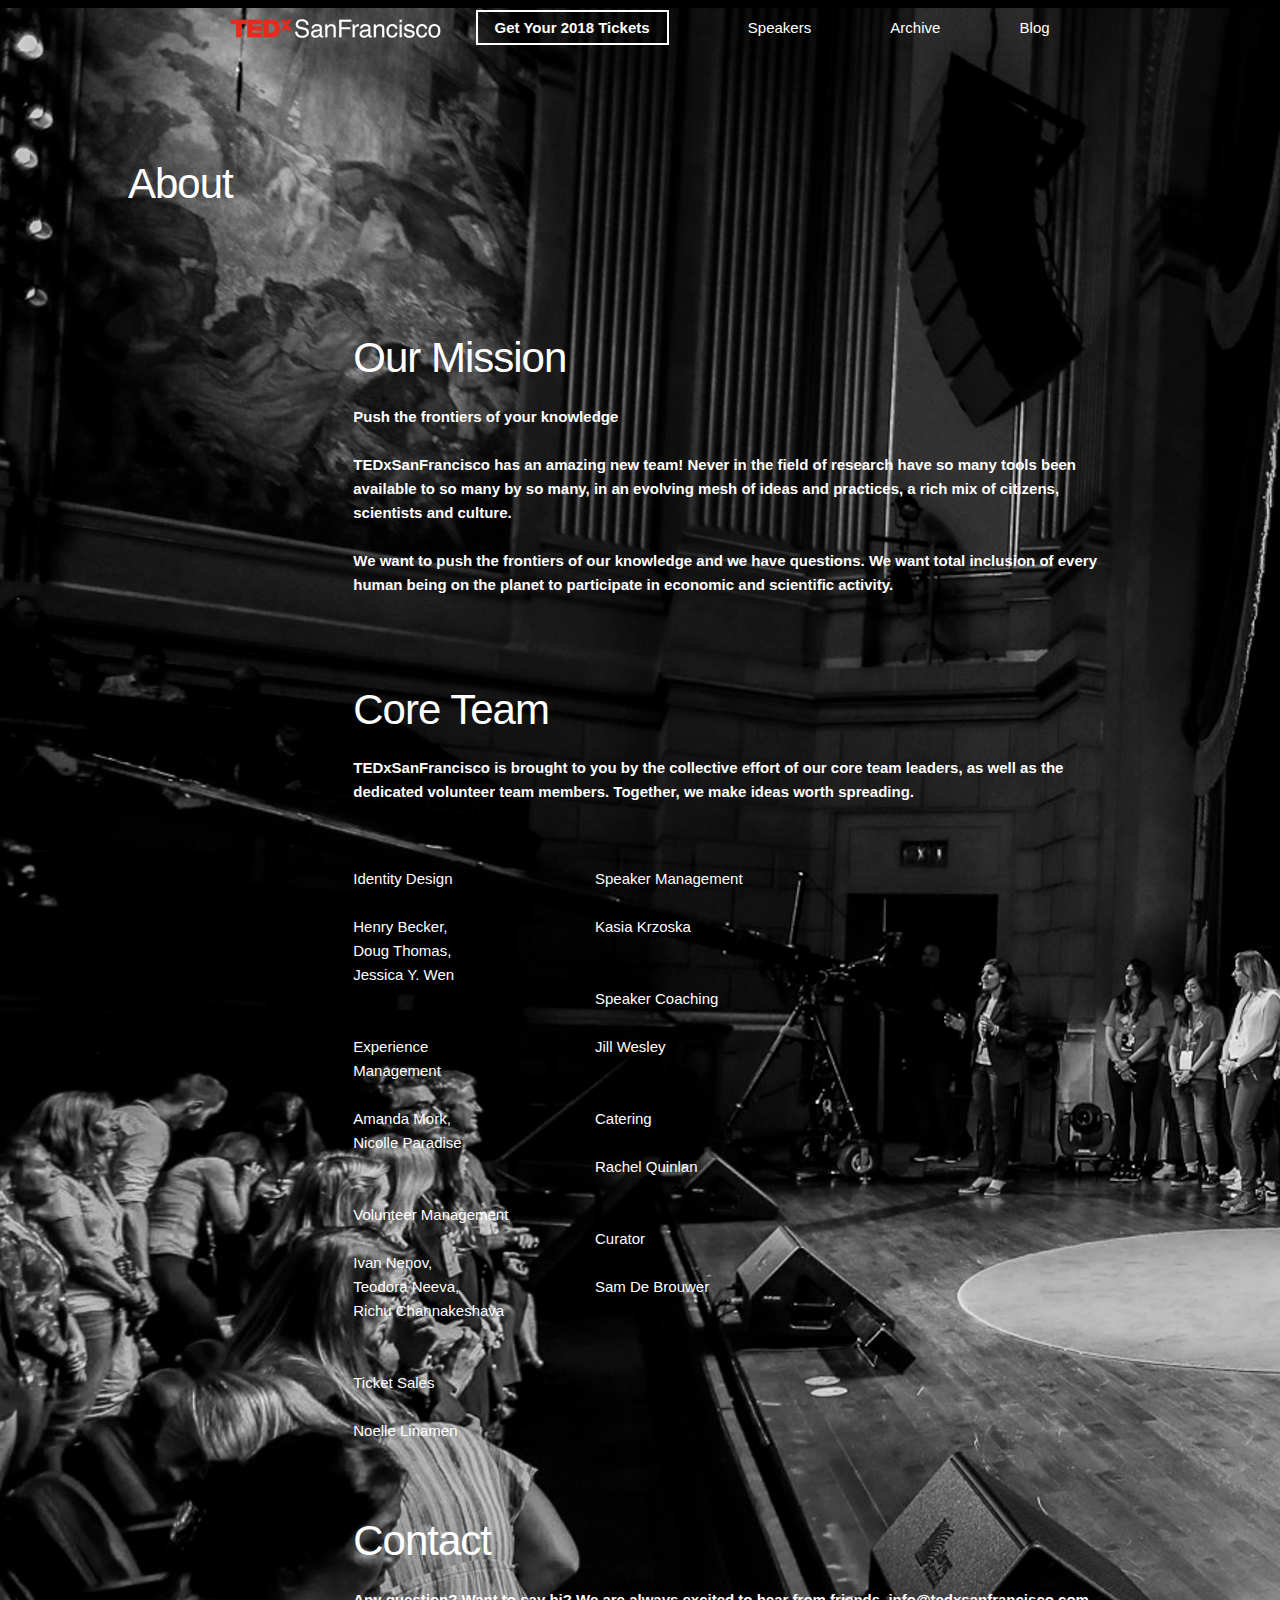
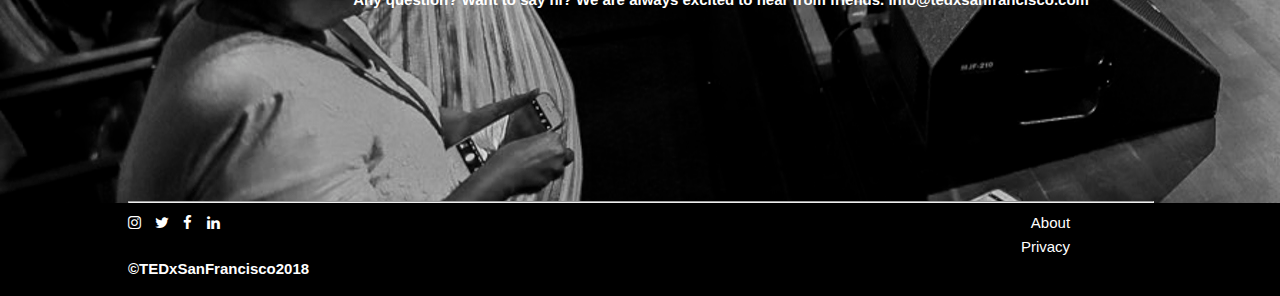
==== commit 43439ee9: "privacy, about and speaker page optimization" ====
--- a/about.html
+++ b/about.html
@@ -21,6 +21,7 @@
   –––––––––––––––––––––––––––––––––––––––––––––––––– -->
   <link rel="stylesheet" href="./css/normalize.css">
   <link rel="stylesheet" href="./css/skeleton.css">
+  <link rel="stylesheet" href="./css/tedx2018.css">
   <link rel="stylesheet" href="https://cdnjs.cloudflare.com/ajax/libs/font-awesome/4.7.0/css/font-awesome.min.css">
 
   <!-- Favicon
@@ -29,16 +30,37 @@
 
 </head>
 <body style="background-image:url('./assets/imgs/10192_TEDxSF_0316.jpg');background-repeat:no-repeat; width:100%">
-<div class="container">
-    <div style="margin-top: 1%">
-    <img src="./assets/logos/TedXsf.png" style="float: left">
-      <div style="float: right; margin-top: 1%">
-          <a href="https://www.eventbrite.com/e/tedxsanfrancisco-tickets-47002041371" class="ticketswhite" style="text-decoration: none;">Get Your 2018 Tickets</a>
-          <a href="speakers.html" style="text-decoration: none; padding-left:5em">Speakers</a>
-          <a href="https://www.youtube.com/channel/UCsnCSgmbPFLQumrkfNBY06Q" style="text-decoration: none; padding-left:5em">Talks</a>
-          <a href="https://medium.com/@TEDxSanFrancisco" style="text-decoration: none; padding-left:5em">Blog</a>
+  <div class="container">
+    <div class="container">
+
+        <div style="margin-top: 1%">
+  
+          <a href="https://www.tedxsanfrancisco.com" style="text-decoration: none;"><img src="./assets/logos/TedXsf.png" class="u-pull-left"></a>
+          <!-- mobile nav menu-->
+          <span style="font-size:30px;cursor:pointer;float: right;" class="mobile" onclick="openHamburger()">&#9776; </span>
+          <div style="float: right; margin-top: 1%" class="notMobile">
+              <a target="_blank" href="https://www.eventbrite.com/e/tedxsanfrancisco-tickets-47002041371" class="ticketswhite" style="text-decoration: none;">Get Your 2018 Tickets</a>
+              <a href="speakers.html" style="text-decoration: none; padding-left:5em">Speakers</a>
+              <a target="_blank" href="https://www.youtube.com/channel/UCsnCSgmbPFLQumrkfNBY06Q" style="text-decoration: none; padding-left:5em">Archive</a>
+              <a target="_blank" href="https://medium.com/@TEDxSanFrancisco" style="text-decoration: none; padding-left:5em">Blog</a>
+          </div>
+        </div>
       </div>
-    </div>
+
+       <!-- hamburger menu-->
+    <div id="hamburgermenu" class="hamburger mobile">
+        <div class="header">
+          <a href="https://www.tedxsanfrancisco.com"><img src="./assets/logos/TedXsf.png" class="u-pull-left logo"></a>
+          <a href="javascript:void(0)" class="closebtn" onclick="closeNav()">&times;</a>
+        </div>
+          <div class="menuItemContainer">
+          <a href="index.html"><h1>Home</h1></a>
+          <a href="speakers.html"><h1>Speakers</h1></a>
+          <a target="_blank" href="https://www.youtube.com/channel/UCsnCSgmbPFLQumrkfNBY06Q"><h1>Talks</h1></a>
+          <a target="_blank" href="https://medium.com/@TEDxSanFrancisco"><h1>Blog</h1></a>
+        </div>
+        <a target="_blank" href="https://www.eventbrite.com/e/tedxsanfrancisco-tickets-47002041371" class="ticketswhite" style="text-decoration: none; align-self: flex-start">Get Your 2018 Tickets</a>
+      </div>
     <div class="row">
       <div class="twelve columns">
       </div>
@@ -104,12 +126,14 @@
 
       <hr width="100%" align="center">
       <div class="four columns">
-      <a href="https://www.instagram.com/tedxsanfrancisco/" class="fa fa-instagram"></a>
-      <a href="https://twitter.com/TEDxSFbay" class="fa fa-twitter"></a>
-      <a href="https://www.facebook.com/TEDxSF/" class="fa fa-facebook"></a>
-      <a href="https://www.linkedin.com/m/login/" class="fa fa-linkedin"></a>
-      <p style="margin-top:7%">©TEDxSanFrancisco2018</p>
-      </div>
+          <div class="social-media">
+          <a target="_blank"href="https://www.instagram.com/tedxsanfrancisco/" style="text-decoration: none; margin-right: 10px" class="fa fa-instagram"></a>
+          <a  target="_blank" href="https://twitter.com/TEDxSFbay" style="text-decoration: none; margin-right: 10px" class="fa fa-twitter"></a>
+          <a target="_blank" href="https://www.facebook.com/TEDxSF/" style="text-decoration: none; margin-right: 10px" class="fa fa-facebook"></a>
+          <a target="_blank" href="https://www.linkedin.com/m/login/" style="text-decoration: none; margin-right: 10px" class="fa fa-linkedin"></a>
+        </div>
+          <p style="margin-top:7%">©TEDxSanFrancisco2018</p>
+        </div>     
       <div class="six columns">
         <p></p>
       </div>
@@ -121,6 +145,17 @@
 
   </div>
 
+  <script>
+    function openHamburger() {
+    document.getElementById("hamburgermenu").style.width = "100%";
+    document.getElementById("hamburgermenu").style.height = "100%";
+  }
+
+  function closeNav() {
+    document.getElementById("hamburgermenu").style.width = "0";
+  }
+  </script>
+
 <!-- End Document
   –––––––––––––––––––––––––––––––––––––––––––––––––– -->
 </body>
--- a/css/skeleton.css
+++ b/css/skeleton.css
@@ -46,6 +46,15 @@
   .container {
     width: 85%;
     padding: 0; }
+}
+
+@media(max-width: 480px) {
+  .four.columns                   { width: 100%; }
+  .three.columns                  { width: 30%;  }
+  p {
+    margin-top: 0;
+    font-weight: normal;
+  }
 }
 
 /* For devices larger than 550px */
@@ -150,13 +159,16 @@
   h4 { font-size: 3.0rem; }
   h5 { font-size: 2.4rem; }
   h6 { font-size: 1.5rem; }
-}
-
-p {
-  margin-top: 0;
-  font-weight: bold;
-}
-
+  p {
+    margin-top: 0;
+    font-weight: bold;
+  }
+}
+
+@media(max-width: 480px) {
+  h2 { font-size: 3.1rem; }
+
+}
 a {
     color: white;
 }
@@ -180,6 +192,7 @@
     -ms-transform: rotate(-90deg);
     /* Opera */
     -o-transform: rotate(-90deg);
+    
     /* Internet Explorer */
     filter: progid:DXImageTransform.Microsoft.BasicImage(rotation=3);
 }
@@ -200,6 +213,18 @@
     text-align: center;
 }
 
+.ticketswhiteSmall {
+  color: white;
+  border: 2px solid white;
+  padding-top: 3px;
+  padding-right: 8px;
+  padding-bottom: 3px;
+  padding-left: 8px;
+  font-weight: regular;
+  font-size: 1.6rem;
+  text-align: center;
+}
+
 .ticketswhite:hover {
   background: red;
   color: white;
@@ -211,9 +236,9 @@
 }
 
 .herbert {
-    position: relative;
-    top: 25px;
-    width: 300px
+    position: absolute;
+    top: 224px;
+    width: 300px;
 }
 
 @font-face {
@@ -232,9 +257,6 @@
   color:red;
   line-height:inherit;
   font-size:.9em;
-
-
-
 
 
 
@@ -519,4 +541,4 @@
 @media (min-width: 1000px) {}
 
 /* Larger than Desktop HD */
-@media (min-width: 1200px) {}
+@media (min-width: 1200px) {}--- a/css/tedx2018.css
+++ b/css/tedx2018.css
@@ -0,0 +1,256 @@
+@font-face {
+  font-family: 'dingbats';
+  font-style: normal;
+  font-weight: normal;
+  src: url('../assets/fonts/speaker_series.woff2') format('woff2');
+}
+
+@font-face {
+  font-family: 'dingbats2';
+  font-style: normal;
+  font-weight: normal;
+  src: url('../assets/fonts/speaker_dingbats_regular.woff2') format('woff2');
+}
+
+.dingbat {
+  font-family: 'dingbats';
+  font-size: inherit;
+  text-rendering: auto;
+  -webkit-font-smoothing: antialiased;
+  -moz-osx-font-smoothing: grayscale;
+  color:red;
+  line-height:inherit;
+  font-size:.9em;
+}
+
+.dingbat2 {
+  font-family: 'dingbat2';
+  font-size: inherit;
+  text-rendering: auto;
+  -webkit-font-smoothing: antialiased;
+  -moz-osx-font-smoothing: grayscale;
+  color:red;
+  line-height:inherit;
+  font-size:.9em;
+}
+
+.pad {
+  padding: 4vw;
+}
+
+h2.dingbatify {
+  font-size: 5.75vh;
+}
+
+.no-style {
+  margin: 0;
+  padding:0;
+  list-style: none;
+}
+
+.gradient {
+  box-shadow:inset 0px 0px 400px rgba(0,0,0,1);
+  background-image: url(gradientAttempt.png);
+  background-position: center center;
+  background-size: 100% 100%;
+  position: absolute;
+  height: 100%;
+  width: 200%;
+  margin-left: -50%;
+  pointer-events: none;
+  z-index: 2;
+}
+
+.gradient-inner {
+  height: 75vh;
+  width: 100%;
+  position: relative;
+  z-index: 1;
+}
+
+.scroller {
+  overflow:scroll;
+}
+
+.gradient-inner a {
+	text-decoration: none;
+	color:white;
+}
+.gradient-inner a:hover {
+  color: red;
+}
+.gradient-inner a i {
+  display: none;
+	font-style: normal;
+}
+.gradient-inner a:hover i {
+  display: inline;
+}
+.gradient-inner a img,
+.speaker img {
+  display: none;
+  width:.8em;
+  height:.8em;
+}
+.gradient-inner a:hover img,
+.speaker h2:hover img {
+	display: inline-block;
+	vertical-align: middle;
+	margin-bottom: .15em;
+}
+
+/** speaker stuff edited w/ html */
+
+.speaker h2 {
+	cursor: pointer;
+}
+.speaker h2:hover {
+    color: red;
+}
+.speaker h2 span.info {
+    display: none;
+}
+.speaker h2:hover span.info {
+    display: inline;
+}
+
+.SpeakersList li {
+  width: 100%;
+  display: inline-block;
+}
+.eventContainer {
+  display: flex;
+  flex-direction: row;
+  justify-content: space-between
+}
+.eventMember {
+  display: flex;
+  flex-direction: column;
+  justify-content: space-around
+}
+.eventMemberCount {
+  font-size: 4.2rem;
+  font-family: inherit;
+  line-height: 4.2rem;
+  font-weight: normal;
+}
+.eventMemberDescription {
+  font-size: 1.2rem;
+  font-family: inherit;
+  line-height: 1.2rem;
+  font-weight: normal;
+  text-align: center;
+}
+
+.hamburger {
+  height: 100%;
+  width: 0;
+  position: fixed;
+  z-index: 1;
+  top: 0;
+  left: 0;
+  background-color:black;
+  overflow-x: hidden;
+  transition: 0.5s;
+  flex-direction: column;
+  padding-top: 10px;
+}
+
+.hamburger a {
+  margin-left: 20px;
+  text-decoration: none;
+  font-family: inherit;
+  color:white;
+  display: flex;
+  transition:0.5s;
+}
+
+.header {
+  display: flex;
+  flex-direction: column;
+}
+
+ .menuItemContainer {
+  margin-top: 10%;
+  display: flex;
+  flex-direction: column;
+  justify-content: space-evenly;
+}
+
+img.u-pull-left.logo {
+  width: 125px;
+  height: 20px;
+}
+
+.hamburger ticketswhiteSmall {
+  color: white;
+  border: 2px solid white;
+  padding-top: 3px;
+  padding-right: 8px;
+  padding-bottom: 3px;
+  padding-left: 8px;
+  font-weight: regular;
+  font-size: 1.6rem;
+  text-align: center;
+}
+
+.hamburger .closebtn {
+  position: absolute;
+  top: 0px;
+  right: 10px;
+  font-size: 25px;
+  color: red; 
+  margin-left: 50px;
+}
+
+
+@media(max-width: 480px) {
+  .notMobile { display: none;}
+  .mobile {
+    display: flex;
+  }
+  .social-media {
+    display: flex;
+    -webkit-flex-flow: row wrap;
+    flex-flow: row wrap;
+    justify-content: space-around;
+    -webkit-justify-content: space-around;
+    flex-wrap: nowrap;
+    -webkit-flex-wrap: nowrap;
+    align-items: center;
+  }
+  .herbert {
+    position: absolute;
+    top: -15px;
+    width: 200px;
+}
+.gradient-wrapper {
+  height: 50vh;
+  width: 80%;
+  position: relative;
+  overflow: hidden;
+}
+}
+
+@media(min-width: 480px) {
+  .mobile {
+    display: none;
+  }
+  .herbert {
+    position: absolute;
+    top: 224px;
+    width: 300px;
+}
+.eventDescription {
+  font-weight: normal
+}
+.gradient-wrapper {
+  height: 75vh;
+  width: 100%;
+  position: relative;
+  overflow: hidden;
+}
+}
+
+
+
